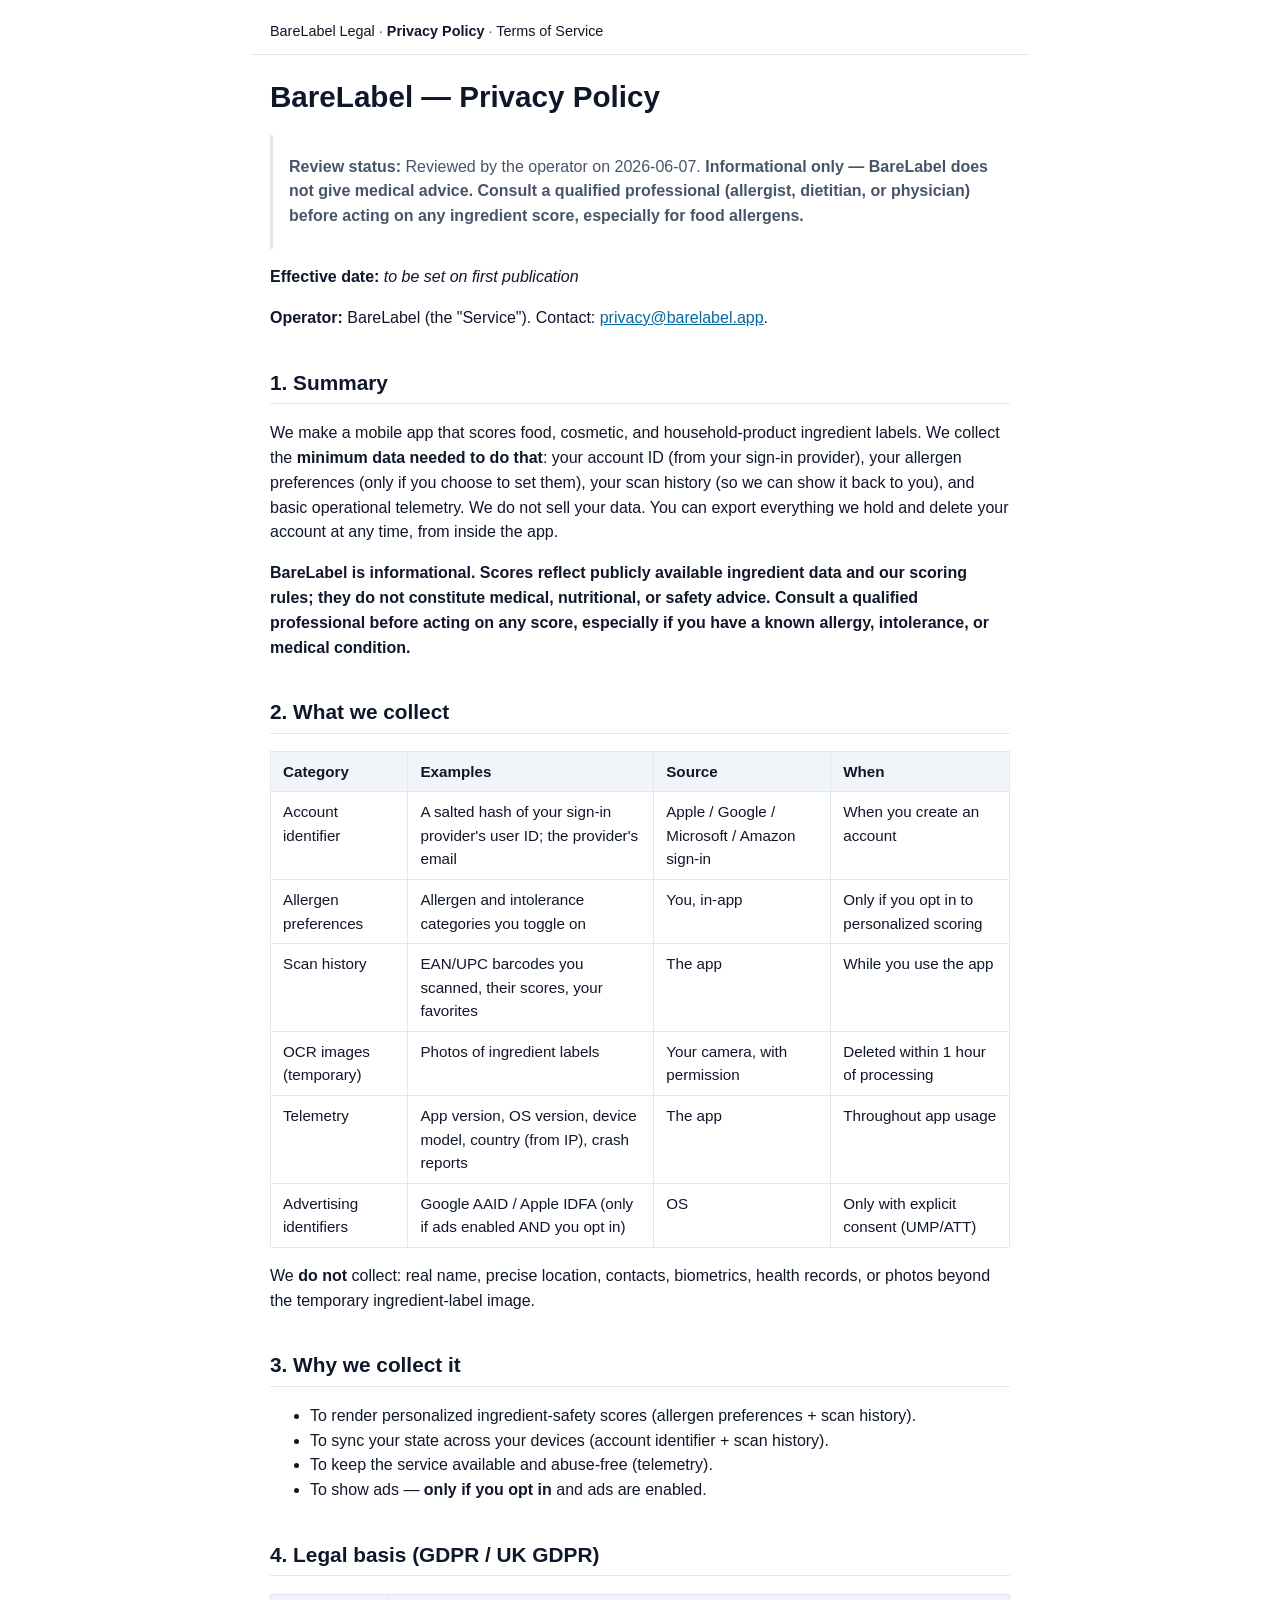
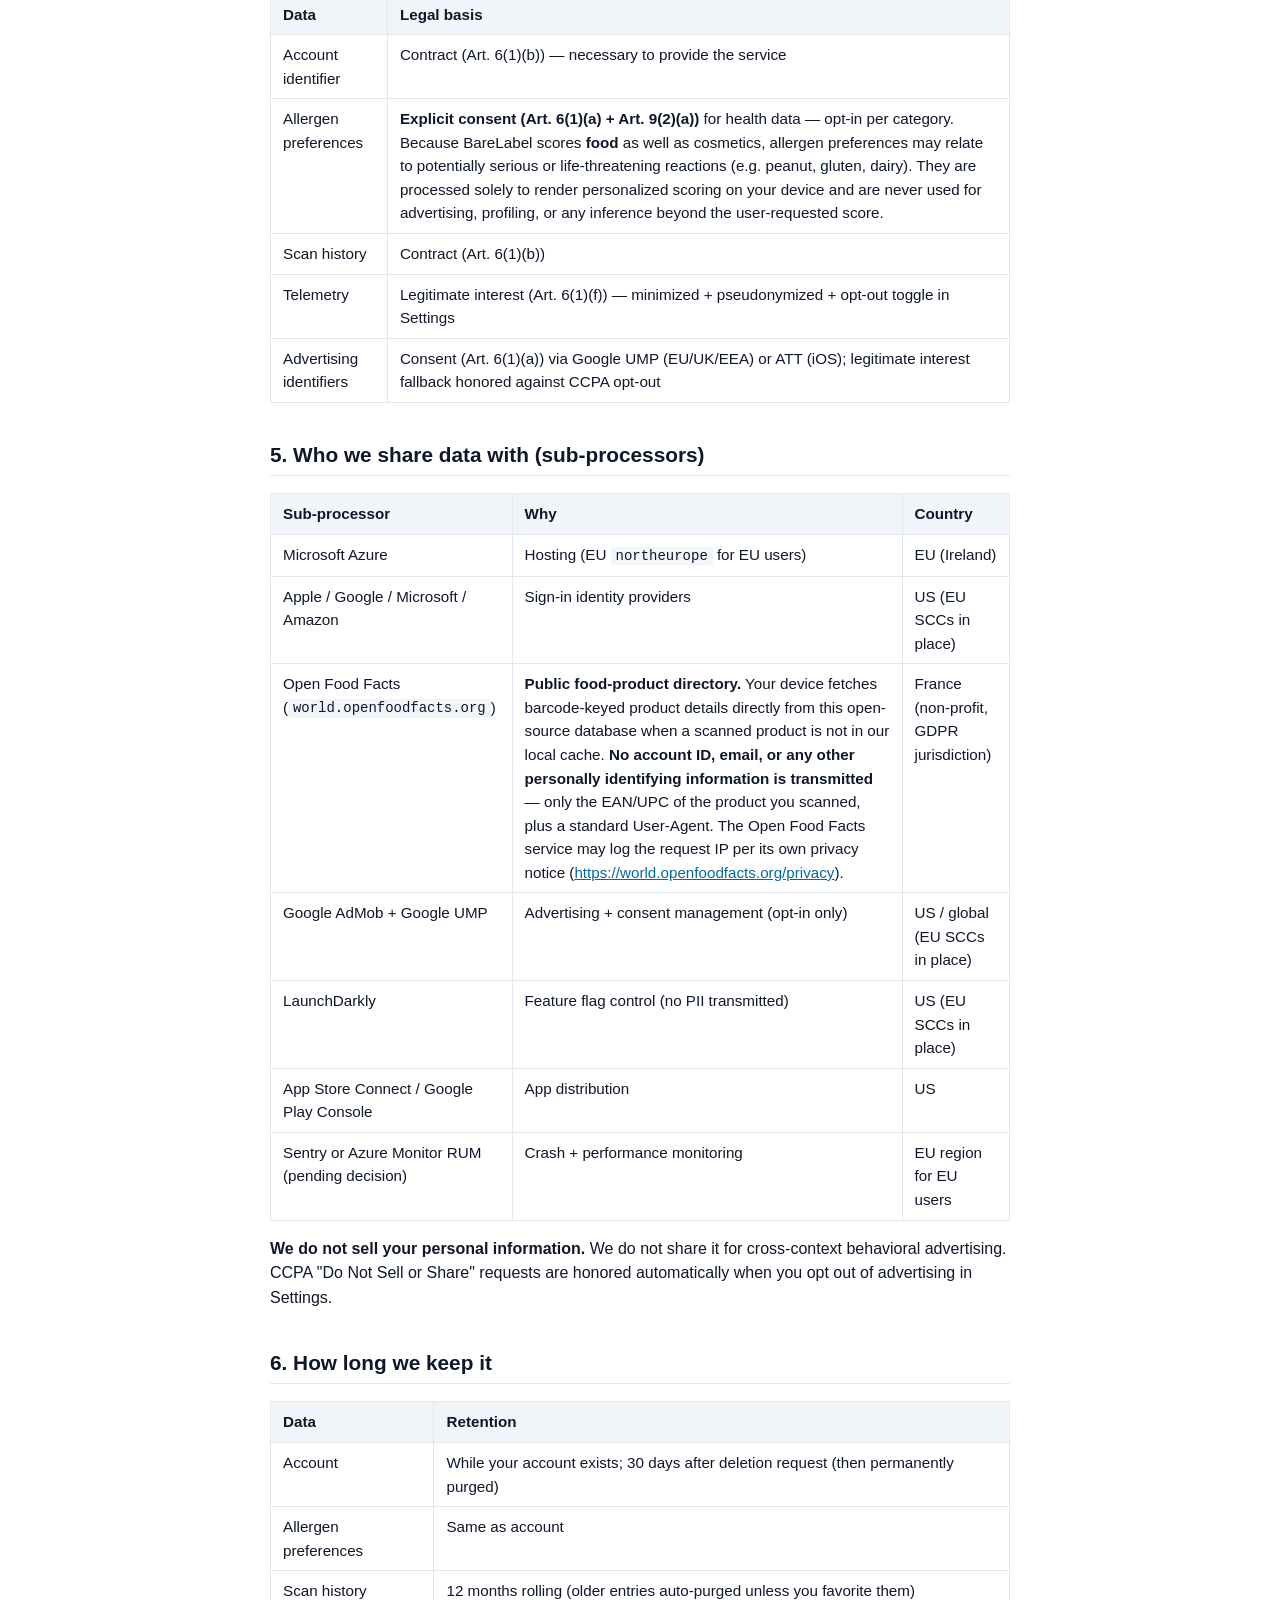
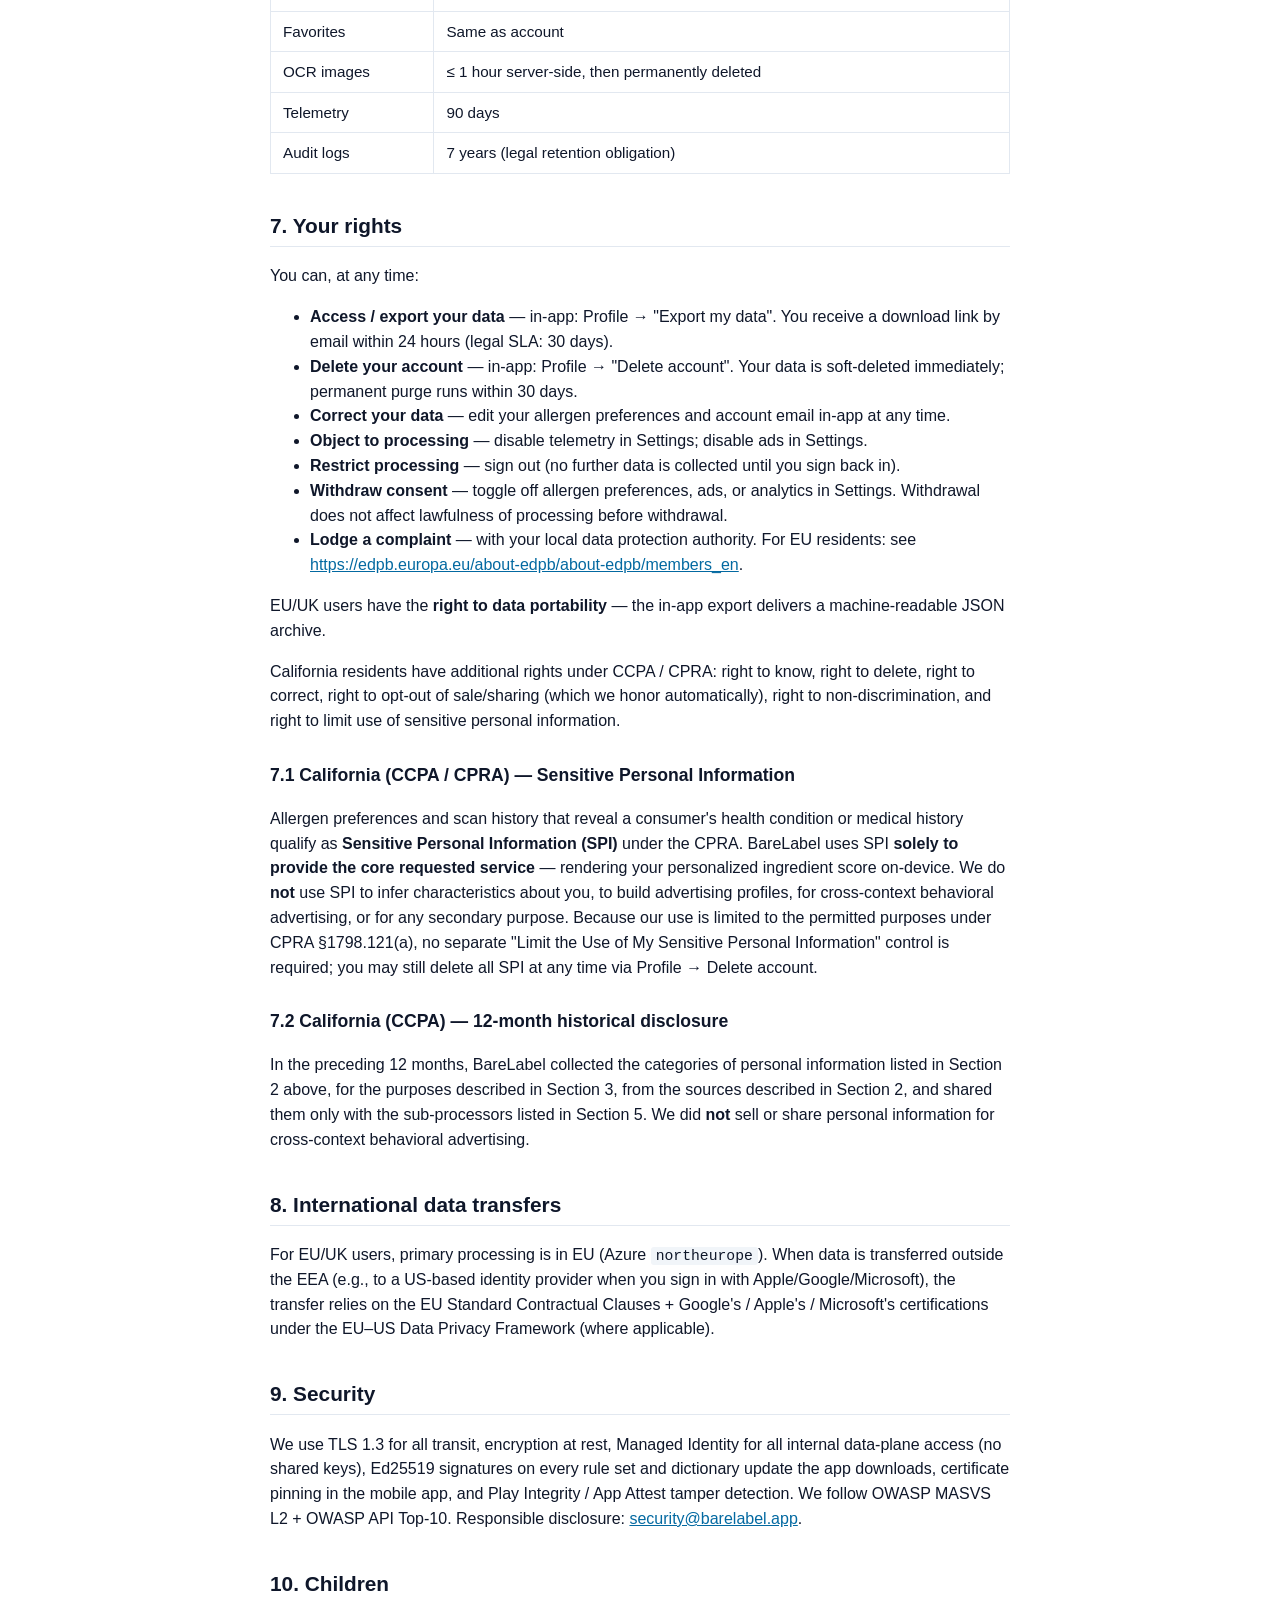
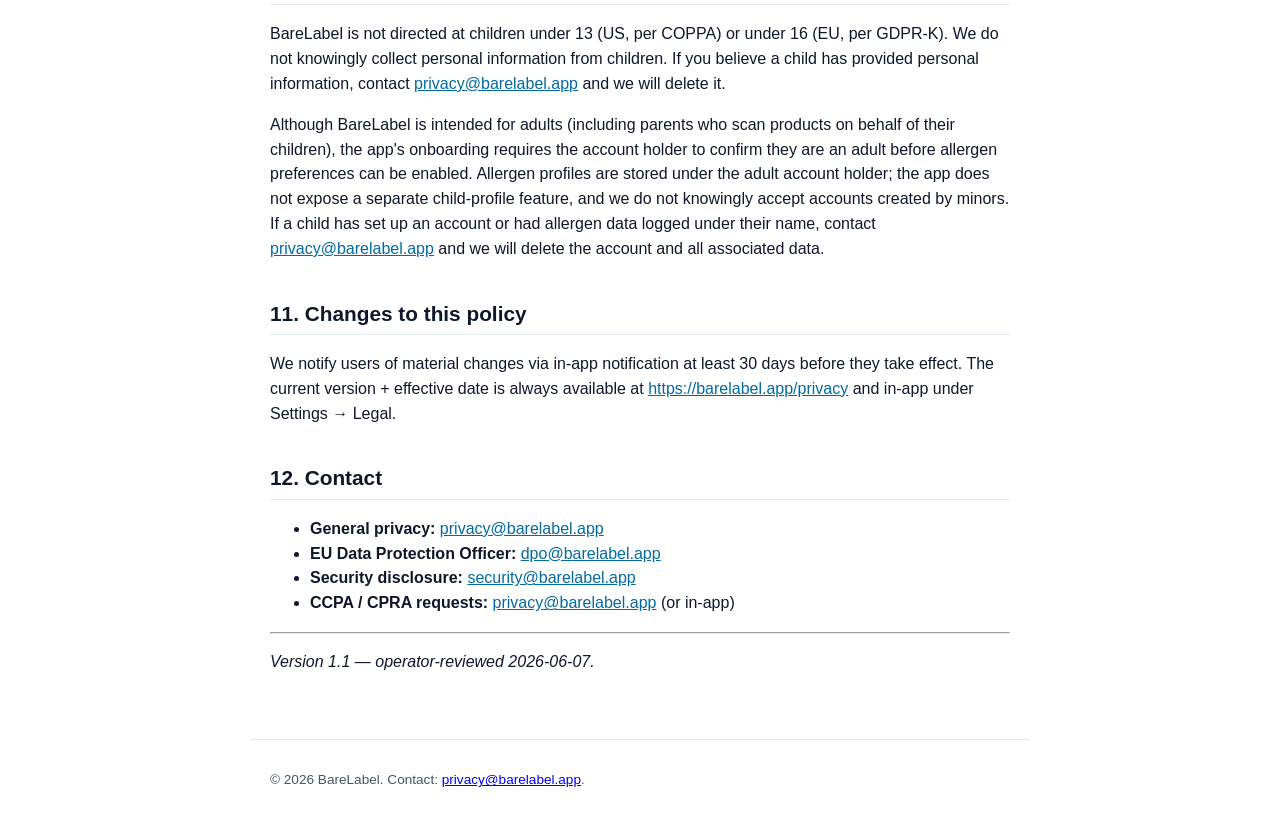
==== privacy/index.html @ 2bbc6844 "publish: b681488b2496fac1d3cb568b47d1955cc5cbde30" ====
<!doctype html>
<html lang="en">
<head>
<meta charset="utf-8">
<meta name="viewport" content="width=device-width, initial-scale=1">
<meta name="robots" content="index, follow">
<title>Privacy Policy — BareLabel</title>
<link rel="stylesheet" href="/style.css">
</head>
<body>
<header><nav><a href="/">BareLabel Legal</a> · <a href="/privacy/" aria-current="page">Privacy Policy</a> · <a href="/terms/">Terms of Service</a></nav></header>
<main><h1>BareLabel — Privacy Policy</h1>
<blockquote>
<p><strong>Review status:</strong> Reviewed by the operator on 2026-06-07. <strong>Informational only — BareLabel does not give medical advice. Consult a qualified professional (allergist, dietitian, or physician) before acting on any ingredient score, especially for food allergens.</strong></p>
</blockquote>
<p><strong>Effective date:</strong> <em>to be set on first publication</em></p>
<p><strong>Operator:</strong> BareLabel (the &quot;Service&quot;). Contact: <a href="mailto:privacy@barelabel.app">privacy@barelabel.app</a>.</p>
<h2>1. Summary</h2>
<p>We make a mobile app that scores food, cosmetic, and household-product ingredient labels. We collect the <strong>minimum data needed to do that</strong>: your account ID (from your sign-in provider), your allergen preferences (only if you choose to set them), your scan history (so we can show it back to you), and basic operational telemetry. We do not sell your data. You can export everything we hold and delete your account at any time, from inside the app.</p>
<p><strong>BareLabel is informational. Scores reflect publicly available ingredient data and our scoring rules; they do not constitute medical, nutritional, or safety advice. Consult a qualified professional before acting on any score, especially if you have a known allergy, intolerance, or medical condition.</strong></p>
<h2>2. What we collect</h2>
<table>
<thead>
<tr>
<th>Category</th>
<th>Examples</th>
<th>Source</th>
<th>When</th>
</tr>
</thead>
<tbody><tr>
<td>Account identifier</td>
<td>A salted hash of your sign-in provider&#39;s user ID; the provider&#39;s email</td>
<td>Apple / Google / Microsoft / Amazon sign-in</td>
<td>When you create an account</td>
</tr>
<tr>
<td>Allergen preferences</td>
<td>Allergen and intolerance categories you toggle on</td>
<td>You, in-app</td>
<td>Only if you opt in to personalized scoring</td>
</tr>
<tr>
<td>Scan history</td>
<td>EAN/UPC barcodes you scanned, their scores, your favorites</td>
<td>The app</td>
<td>While you use the app</td>
</tr>
<tr>
<td>OCR images (temporary)</td>
<td>Photos of ingredient labels</td>
<td>Your camera, with permission</td>
<td>Deleted within 1 hour of processing</td>
</tr>
<tr>
<td>Telemetry</td>
<td>App version, OS version, device model, country (from IP), crash reports</td>
<td>The app</td>
<td>Throughout app usage</td>
</tr>
<tr>
<td>Advertising identifiers</td>
<td>Google AAID / Apple IDFA (only if ads enabled AND you opt in)</td>
<td>OS</td>
<td>Only with explicit consent (UMP/ATT)</td>
</tr>
</tbody></table>
<p>We <strong>do not</strong> collect: real name, precise location, contacts, biometrics, health records, or photos beyond the temporary ingredient-label image.</p>
<h2>3. Why we collect it</h2>
<ul>
<li>To render personalized ingredient-safety scores (allergen preferences + scan history).</li>
<li>To sync your state across your devices (account identifier + scan history).</li>
<li>To keep the service available and abuse-free (telemetry).</li>
<li>To show ads — <strong>only if you opt in</strong> and ads are enabled.</li>
</ul>
<h2>4. Legal basis (GDPR / UK GDPR)</h2>
<table>
<thead>
<tr>
<th>Data</th>
<th>Legal basis</th>
</tr>
</thead>
<tbody><tr>
<td>Account identifier</td>
<td>Contract (Art. 6(1)(b)) — necessary to provide the service</td>
</tr>
<tr>
<td>Allergen preferences</td>
<td><strong>Explicit consent (Art. 6(1)(a) + Art. 9(2)(a))</strong> for health data — opt-in per category. Because BareLabel scores <strong>food</strong> as well as cosmetics, allergen preferences may relate to potentially serious or life-threatening reactions (e.g. peanut, gluten, dairy). They are processed solely to render personalized scoring on your device and are never used for advertising, profiling, or any inference beyond the user-requested score.</td>
</tr>
<tr>
<td>Scan history</td>
<td>Contract (Art. 6(1)(b))</td>
</tr>
<tr>
<td>Telemetry</td>
<td>Legitimate interest (Art. 6(1)(f)) — minimized + pseudonymized + opt-out toggle in Settings</td>
</tr>
<tr>
<td>Advertising identifiers</td>
<td>Consent (Art. 6(1)(a)) via Google UMP (EU/UK/EEA) or ATT (iOS); legitimate interest fallback honored against CCPA opt-out</td>
</tr>
</tbody></table>
<h2>5. Who we share data with (sub-processors)</h2>
<table>
<thead>
<tr>
<th>Sub-processor</th>
<th>Why</th>
<th>Country</th>
</tr>
</thead>
<tbody><tr>
<td>Microsoft Azure</td>
<td>Hosting (EU <code>northeurope</code> for EU users)</td>
<td>EU (Ireland)</td>
</tr>
<tr>
<td>Apple / Google / Microsoft / Amazon</td>
<td>Sign-in identity providers</td>
<td>US (EU SCCs in place)</td>
</tr>
<tr>
<td>Open Food Facts (<code>world.openfoodfacts.org</code>)</td>
<td><strong>Public food-product directory.</strong> Your device fetches barcode-keyed product details directly from this open-source database when a scanned product is not in our local cache. <strong>No account ID, email, or any other personally identifying information is transmitted</strong> — only the EAN/UPC of the product you scanned, plus a standard User-Agent. The Open Food Facts service may log the request IP per its own privacy notice (<a href="https://world.openfoodfacts.org/privacy">https://world.openfoodfacts.org/privacy</a>).</td>
<td>France (non-profit, GDPR jurisdiction)</td>
</tr>
<tr>
<td>Google AdMob + Google UMP</td>
<td>Advertising + consent management (opt-in only)</td>
<td>US / global (EU SCCs in place)</td>
</tr>
<tr>
<td>LaunchDarkly</td>
<td>Feature flag control (no PII transmitted)</td>
<td>US (EU SCCs in place)</td>
</tr>
<tr>
<td>App Store Connect / Google Play Console</td>
<td>App distribution</td>
<td>US</td>
</tr>
<tr>
<td>Sentry or Azure Monitor RUM (pending decision)</td>
<td>Crash + performance monitoring</td>
<td>EU region for EU users</td>
</tr>
</tbody></table>
<p><strong>We do not sell your personal information.</strong> We do not share it for cross-context behavioral advertising. CCPA &quot;Do Not Sell or Share&quot; requests are honored automatically when you opt out of advertising in Settings.</p>
<h2>6. How long we keep it</h2>
<table>
<thead>
<tr>
<th>Data</th>
<th>Retention</th>
</tr>
</thead>
<tbody><tr>
<td>Account</td>
<td>While your account exists; 30 days after deletion request (then permanently purged)</td>
</tr>
<tr>
<td>Allergen preferences</td>
<td>Same as account</td>
</tr>
<tr>
<td>Scan history</td>
<td>12 months rolling (older entries auto-purged unless you favorite them)</td>
</tr>
<tr>
<td>Favorites</td>
<td>Same as account</td>
</tr>
<tr>
<td>OCR images</td>
<td>≤ 1 hour server-side, then permanently deleted</td>
</tr>
<tr>
<td>Telemetry</td>
<td>90 days</td>
</tr>
<tr>
<td>Audit logs</td>
<td>7 years (legal retention obligation)</td>
</tr>
</tbody></table>
<h2>7. Your rights</h2>
<p>You can, at any time:</p>
<ul>
<li><strong>Access / export your data</strong> — in-app: Profile → &quot;Export my data&quot;. You receive a download link by email within 24 hours (legal SLA: 30 days).</li>
<li><strong>Delete your account</strong> — in-app: Profile → &quot;Delete account&quot;. Your data is soft-deleted immediately; permanent purge runs within 30 days.</li>
<li><strong>Correct your data</strong> — edit your allergen preferences and account email in-app at any time.</li>
<li><strong>Object to processing</strong> — disable telemetry in Settings; disable ads in Settings.</li>
<li><strong>Restrict processing</strong> — sign out (no further data is collected until you sign back in).</li>
<li><strong>Withdraw consent</strong> — toggle off allergen preferences, ads, or analytics in Settings. Withdrawal does not affect lawfulness of processing before withdrawal.</li>
<li><strong>Lodge a complaint</strong> — with your local data protection authority. For EU residents: see <a href="https://edpb.europa.eu/about-edpb/about-edpb/members_en">https://edpb.europa.eu/about-edpb/about-edpb/members_en</a>.</li>
</ul>
<p>EU/UK users have the <strong>right to data portability</strong> — the in-app export delivers a machine-readable JSON archive.</p>
<p>California residents have additional rights under CCPA / CPRA: right to know, right to delete, right to correct, right to opt-out of sale/sharing (which we honor automatically), right to non-discrimination, and right to limit use of sensitive personal information.</p>
<h3>7.1 California (CCPA / CPRA) — Sensitive Personal Information</h3>
<p>Allergen preferences and scan history that reveal a consumer&#39;s health condition or medical history qualify as <strong>Sensitive Personal Information (SPI)</strong> under the CPRA. BareLabel uses SPI <strong>solely to provide the core requested service</strong> — rendering your personalized ingredient score on-device. We do <strong>not</strong> use SPI to infer characteristics about you, to build advertising profiles, for cross-context behavioral advertising, or for any secondary purpose. Because our use is limited to the permitted purposes under CPRA §1798.121(a), no separate &quot;Limit the Use of My Sensitive Personal Information&quot; control is required; you may still delete all SPI at any time via Profile → Delete account.</p>
<h3>7.2 California (CCPA) — 12-month historical disclosure</h3>
<p>In the preceding 12 months, BareLabel collected the categories of personal information listed in Section 2 above, for the purposes described in Section 3, from the sources described in Section 2, and shared them only with the sub-processors listed in Section 5. We did <strong>not</strong> sell or share personal information for cross-context behavioral advertising.</p>
<h2>8. International data transfers</h2>
<p>For EU/UK users, primary processing is in EU (Azure <code>northeurope</code>). When data is transferred outside the EEA (e.g., to a US-based identity provider when you sign in with Apple/Google/Microsoft), the transfer relies on the EU Standard Contractual Clauses + Google&#39;s / Apple&#39;s / Microsoft&#39;s certifications under the EU–US Data Privacy Framework (where applicable).</p>
<h2>9. Security</h2>
<p>We use TLS 1.3 for all transit, encryption at rest, Managed Identity for all internal data-plane access (no shared keys), Ed25519 signatures on every rule set and dictionary update the app downloads, certificate pinning in the mobile app, and Play Integrity / App Attest tamper detection. We follow OWASP MASVS L2 + OWASP API Top-10. Responsible disclosure: <a href="mailto:security@barelabel.app">security@barelabel.app</a>.</p>
<h2>10. Children</h2>
<p>BareLabel is not directed at children under 13 (US, per COPPA) or under 16 (EU, per GDPR-K). We do not knowingly collect personal information from children. If you believe a child has provided personal information, contact <a href="mailto:privacy@barelabel.app">privacy@barelabel.app</a> and we will delete it.</p>
<p>Although BareLabel is intended for adults (including parents who scan products on behalf of their children), the app&#39;s onboarding requires the account holder to confirm they are an adult before allergen preferences can be enabled. Allergen profiles are stored under the adult account holder; the app does not expose a separate child-profile feature, and we do not knowingly accept accounts created by minors. If a child has set up an account or had allergen data logged under their name, contact <a href="mailto:privacy@barelabel.app">privacy@barelabel.app</a> and we will delete the account and all associated data.</p>
<h2>11. Changes to this policy</h2>
<p>We notify users of material changes via in-app notification at least 30 days before they take effect. The current version + effective date is always available at <a href="https://barelabel.app/privacy">https://barelabel.app/privacy</a> and in-app under Settings → Legal.</p>
<h2>12. Contact</h2>
<ul>
<li><strong>General privacy:</strong> <a href="mailto:privacy@barelabel.app">privacy@barelabel.app</a></li>
<li><strong>EU Data Protection Officer:</strong> <a href="mailto:dpo@barelabel.app">dpo@barelabel.app</a></li>
<li><strong>Security disclosure:</strong> <a href="mailto:security@barelabel.app">security@barelabel.app</a></li>
<li><strong>CCPA / CPRA requests:</strong> <a href="mailto:privacy@barelabel.app">privacy@barelabel.app</a> (or in-app)</li>
</ul>
<hr>
<p><em>Version 1.1 — operator-reviewed 2026-06-07.</em></p>
</main>
<footer><p>© 2026 BareLabel. Contact: <a href="mailto:privacy@barelabel.app">privacy@barelabel.app</a>.</p></footer>
</body>
</html>
---- style.css ----
/* BareLabel legal — minimal stylesheet for the public GH Pages site. */
:root {
  --fg: #0f172a;
  --muted: #475569;
  --bg: #ffffff;
  --bg-alt: #f1f5f9;
  --link: #0369a1;
  --border: #e2e8f0;
  --max: 740px;
  font-family:
    -apple-system, BlinkMacSystemFont, 'Segoe UI', Roboto, 'Helvetica Neue', Arial, sans-serif;
}
html {
  background: var(--bg);
  color: var(--fg);
  line-height: 1.55;
}
body {
  margin: 0;
  padding: 0;
  -webkit-text-size-adjust: 100%;
}
header,
main,
footer {
  max-width: var(--max);
  margin: 0 auto;
  padding: 0 1.25rem;
}
header {
  padding-top: 1.25rem;
  padding-bottom: 0.75rem;
  border-bottom: 1px solid var(--border);
}
header nav {
  font-size: 0.9rem;
  color: var(--muted);
}
header nav a {
  color: var(--fg);
  text-decoration: none;
}
header nav a[aria-current='page'] {
  font-weight: 600;
}
header nav a:hover {
  text-decoration: underline;
}
main {
  padding-top: 1.5rem;
  padding-bottom: 3rem;
}
main h1 {
  font-size: 1.85rem;
  line-height: 1.2;
  margin-top: 0;
}
main h2 {
  font-size: 1.3rem;
  margin-top: 2.25rem;
  border-bottom: 1px solid var(--border);
  padding-bottom: 0.25rem;
}
main h3 {
  font-size: 1.1rem;
  margin-top: 1.75rem;
}
main p,
main li {
  font-size: 1rem;
}
main a {
  color: var(--link);
}
main table {
  border-collapse: collapse;
  width: 100%;
  margin: 1rem 0;
  font-size: 0.95rem;
}
main th,
main td {
  border: 1px solid var(--border);
  padding: 0.5rem 0.75rem;
  text-align: left;
  vertical-align: top;
}
main th {
  background: var(--bg-alt);
}
main code {
  font-family: ui-monospace, SFMono-Regular, Menlo, Consolas, monospace;
  font-size: 0.92em;
  background: var(--bg-alt);
  padding: 0.1em 0.35em;
  border-radius: 3px;
}
main blockquote {
  border-left: 3px solid var(--border);
  margin: 1rem 0;
  padding: 0.25rem 1rem;
  color: var(--muted);
}
footer {
  border-top: 1px solid var(--border);
  padding: 1rem 1.25rem 2rem;
  font-size: 0.85rem;
  color: var(--muted);
}
@media print {
  header,
  footer {
    display: none;
  }
  main {
    max-width: none;
    padding: 0;
  }
}
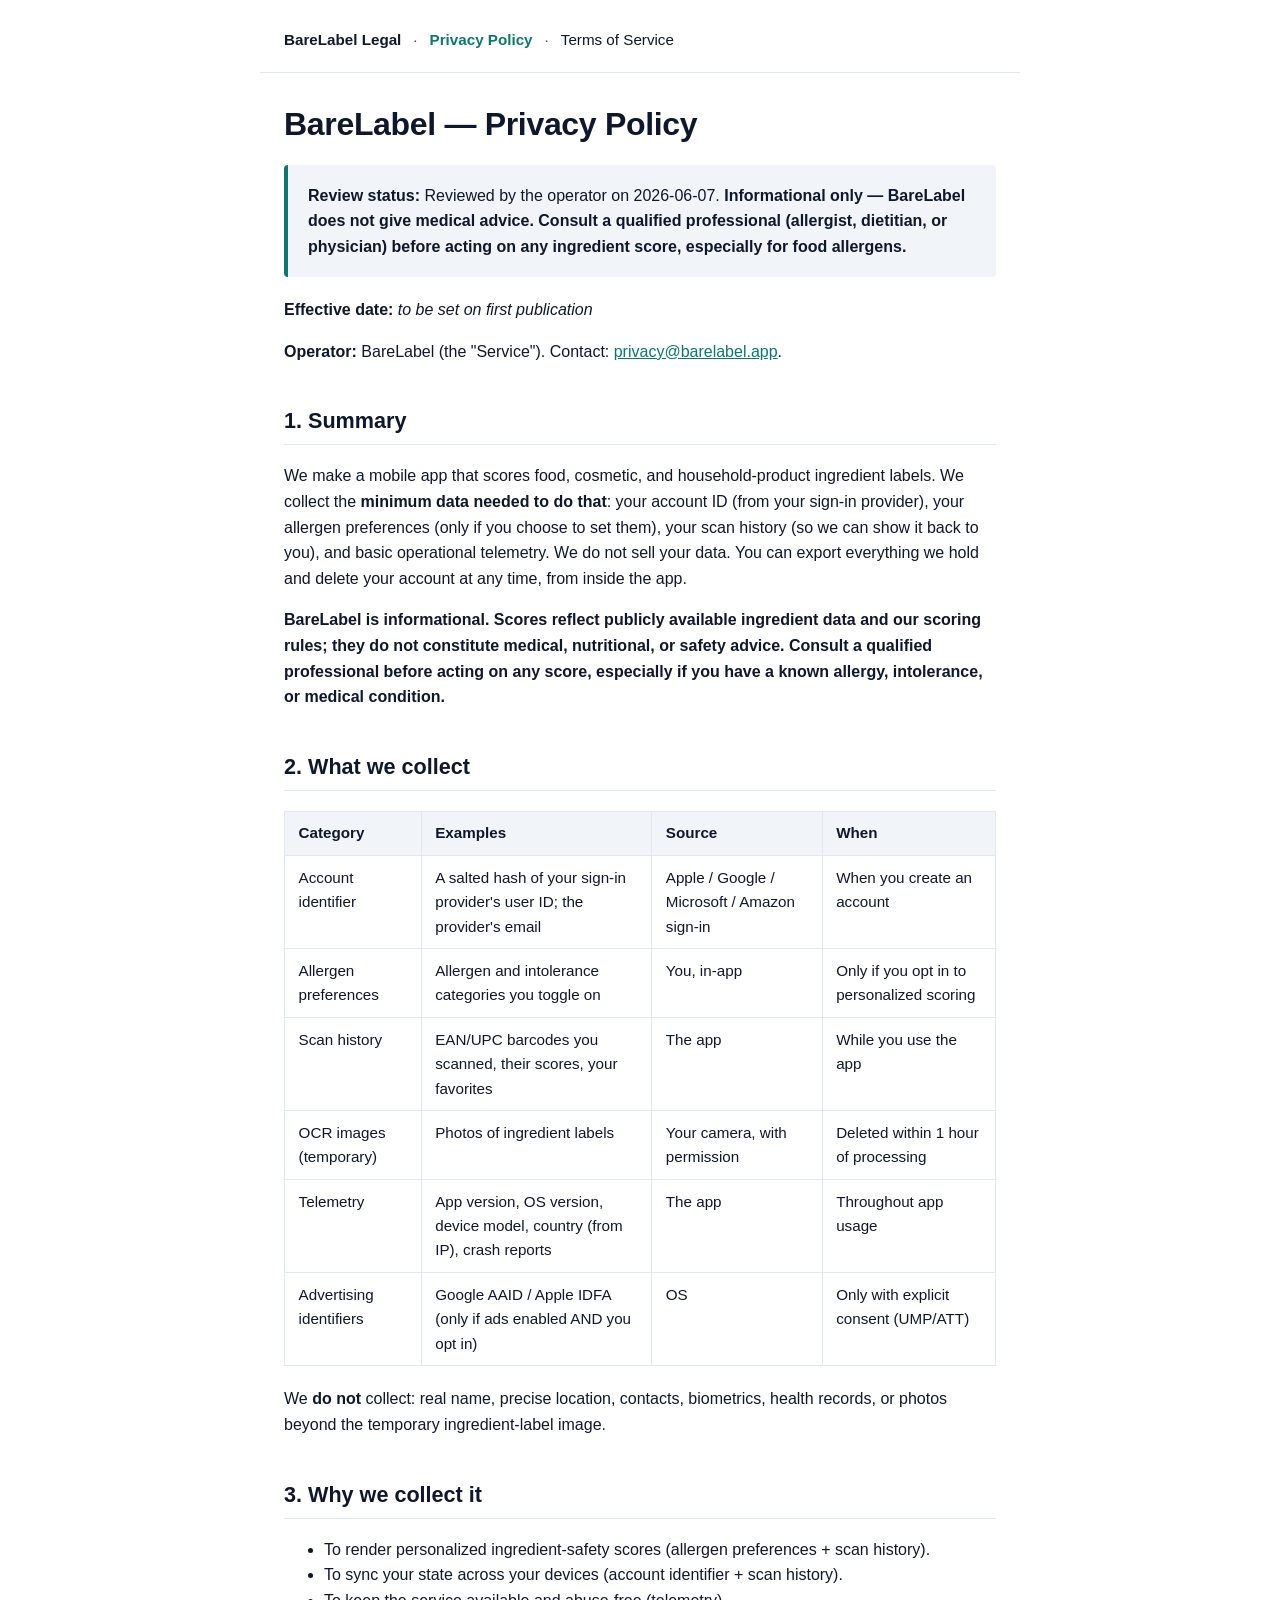
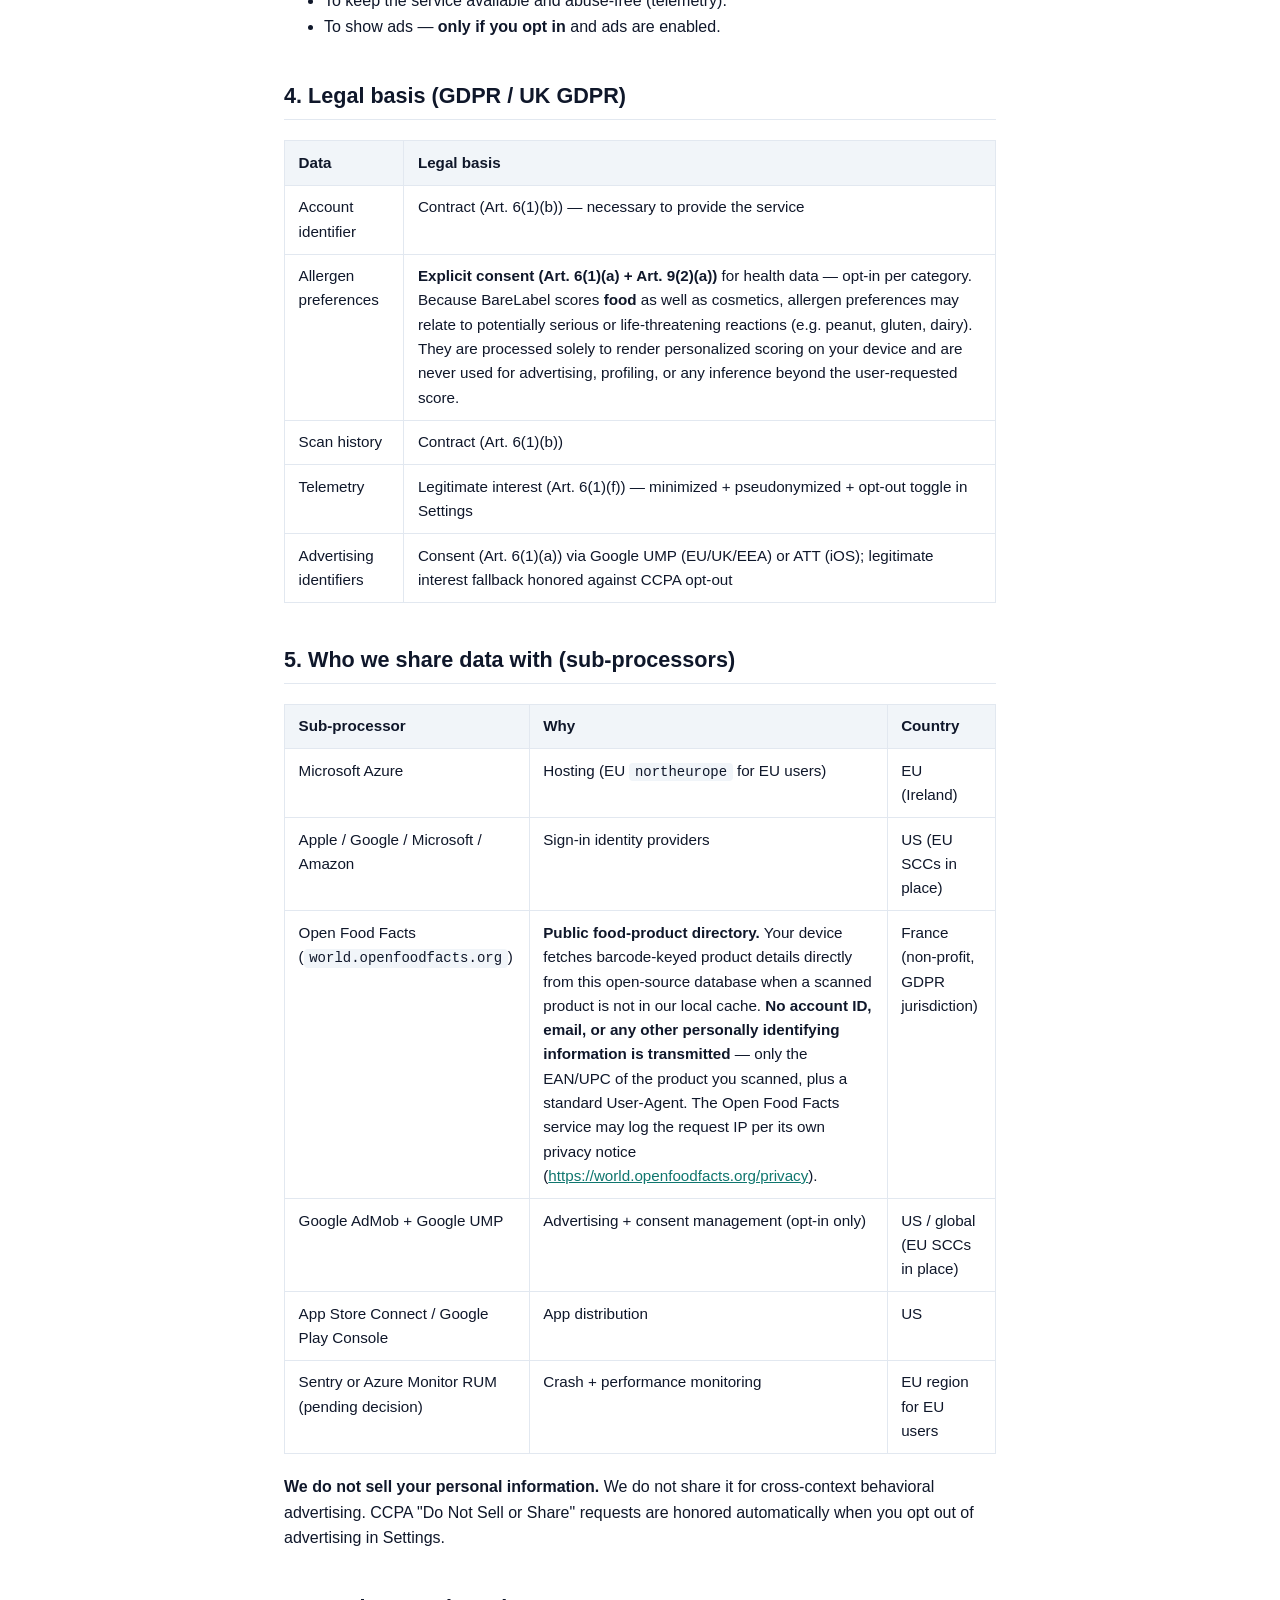
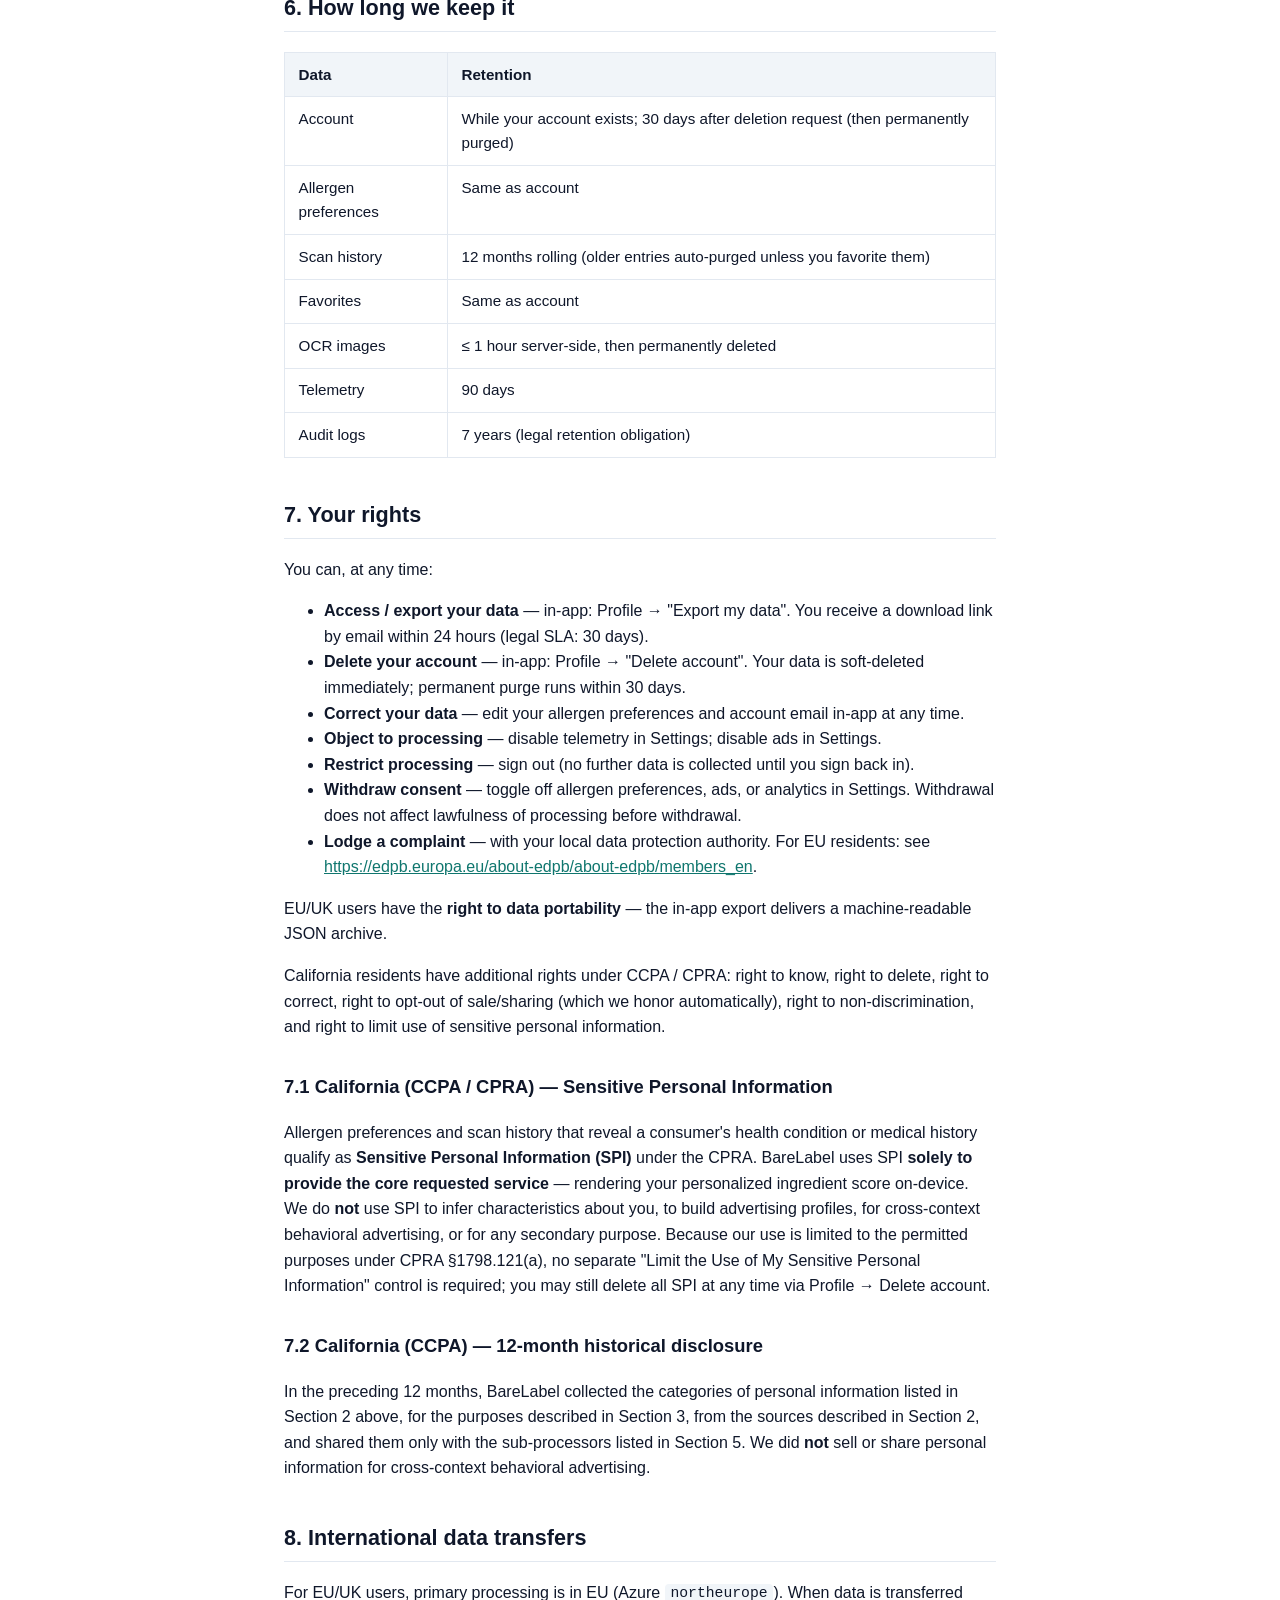
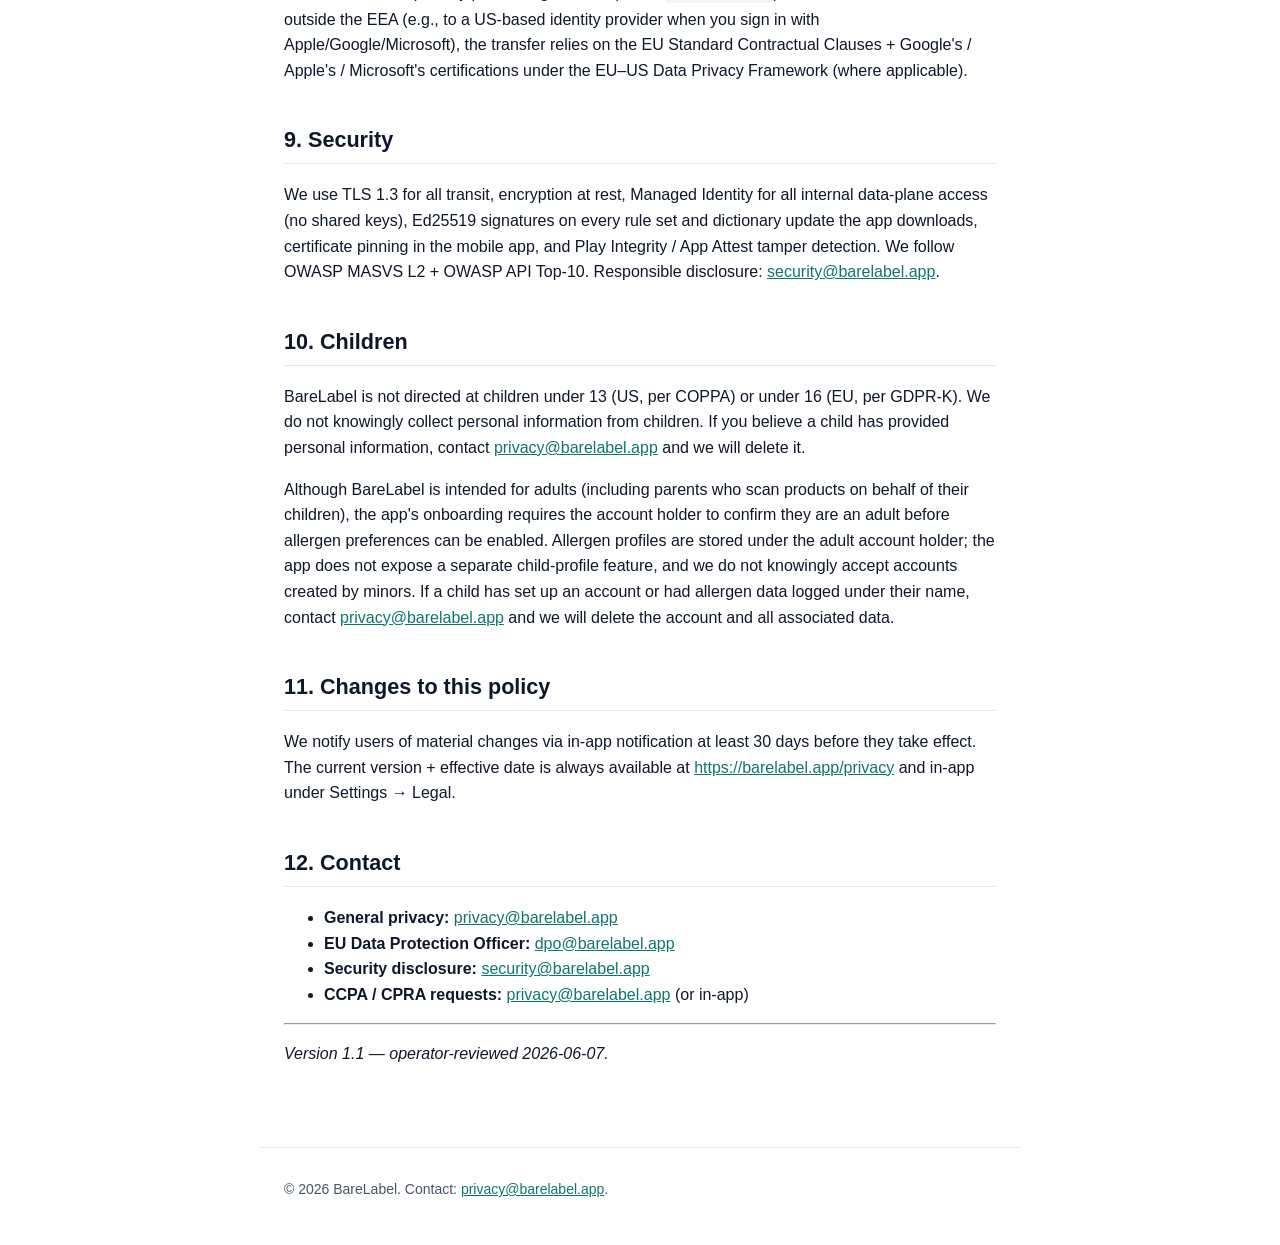
==== commit ce87c52b: "publish: a75f0e91123d54efbbb96a864b8f93ff1a5e8f08" ====
--- a/privacy/index.html
+++ b/privacy/index.html
@@ -130,11 +130,6 @@
 <td>Google AdMob + Google UMP</td>
 <td>Advertising + consent management (opt-in only)</td>
 <td>US / global (EU SCCs in place)</td>
-</tr>
-<tr>
-<td>LaunchDarkly</td>
-<td>Feature flag control (no PII transmitted)</td>
-<td>US (EU SCCs in place)</td>
 </tr>
 <tr>
 <td>App Store Connect / Google Play Console</td>
--- a/style.css
+++ b/style.css
@@ -1,19 +1,37 @@
-/* BareLabel legal — minimal stylesheet for the public GH Pages site. */
+/* BareLabel legal — stylesheet for the public GH Pages site. */
 :root {
   --fg: #0f172a;
   --muted: #475569;
   --bg: #ffffff;
   --bg-alt: #f1f5f9;
-  --link: #0369a1;
+  --bg-card: #f8fafc;
+  --link: #0f766e;
+  --link-hover: #115e59;
   --border: #e2e8f0;
-  --max: 740px;
+  --accent-band: linear-gradient(135deg, #0f766e 0%, #14b8a6 100%);
+  --max: 760px;
   font-family:
     -apple-system, BlinkMacSystemFont, 'Segoe UI', Roboto, 'Helvetica Neue', Arial, sans-serif;
 }
+@media (prefers-color-scheme: dark) {
+  :root {
+    --fg: #f1f5f9;
+    --muted: #94a3b8;
+    --bg: #0f172a;
+    --bg-alt: #1e293b;
+    --bg-card: #1e293b;
+    --link: #5eead4;
+    --link-hover: #99f6e4;
+    --border: #334155;
+  }
+}
+* {
+  box-sizing: border-box;
+}
 html {
   background: var(--bg);
   color: var(--fg);
-  line-height: 1.55;
+  line-height: 1.6;
 }
 body {
   margin: 0;
@@ -25,45 +43,144 @@
 footer {
   max-width: var(--max);
   margin: 0 auto;
-  padding: 0 1.25rem;
+  padding: 0 1.5rem;
 }
 header {
-  padding-top: 1.25rem;
-  padding-bottom: 0.75rem;
+  padding-top: 1.5rem;
+  padding-bottom: 1rem;
   border-bottom: 1px solid var(--border);
 }
 header nav {
-  font-size: 0.9rem;
+  display: flex;
+  flex-wrap: wrap;
+  gap: 0.25rem 0.75rem;
+  align-items: center;
+  font-size: 0.95rem;
   color: var(--muted);
 }
 header nav a {
   color: var(--fg);
   text-decoration: none;
+  padding: 0.25rem 0;
+}
+header nav a:first-child {
+  font-weight: 700;
 }
 header nav a[aria-current='page'] {
+  color: var(--link);
   font-weight: 600;
 }
 header nav a:hover {
+  color: var(--link);
+}
+main {
+  padding-top: 2rem;
+  padding-bottom: 4rem;
+}
+
+/* ---------- Landing hero + cards ---------- */
+.hero {
+  background: var(--accent-band);
+  color: #ffffff;
+  border-radius: 16px;
+  padding: 2.5rem 1.75rem;
+  margin-bottom: 2rem;
+}
+.hero h1 {
+  margin: 0 0 0.5rem;
+  font-size: 2.25rem;
+  line-height: 1.15;
+  letter-spacing: -0.01em;
+}
+.hero-sub {
+  font-weight: 400;
+  opacity: 0.85;
+}
+.hero .lede {
+  font-size: 1.1rem;
+  line-height: 1.55;
+  margin: 0.75rem 0 1rem;
+}
+.hero .updated {
+  font-size: 0.875rem;
+  opacity: 0.85;
+  margin: 0;
+}
+.hero .updated time {
+  font-variant-numeric: tabular-nums;
+}
+.hero a {
+  color: #ffffff;
   text-decoration: underline;
 }
-main {
-  padding-top: 1.5rem;
-  padding-bottom: 3rem;
-}
+
+.card-grid {
+  display: grid;
+  grid-template-columns: repeat(auto-fit, minmax(240px, 1fr));
+  gap: 1rem;
+  margin-bottom: 2.5rem;
+}
+.card {
+  display: block;
+  padding: 1.25rem 1.5rem;
+  background: var(--bg-card);
+  border: 1px solid var(--border);
+  border-radius: 12px;
+  color: var(--fg);
+  text-decoration: none;
+  transition:
+    border-color 0.15s ease,
+    transform 0.15s ease;
+}
+.card:hover {
+  border-color: var(--link);
+  transform: translateY(-1px);
+}
+.card h2 {
+  margin: 0 0 0.25rem;
+  font-size: 1.15rem;
+  color: var(--link);
+  border: none;
+  padding: 0;
+}
+.card p {
+  margin: 0;
+  font-size: 0.95rem;
+  color: var(--muted);
+}
+
+.contact {
+  background: var(--bg-alt);
+  border-radius: 12px;
+  padding: 1.25rem 1.5rem;
+}
+.contact h2 {
+  margin: 0 0 0.5rem;
+  font-size: 1.1rem;
+  border: none;
+  padding: 0;
+}
+.contact p {
+  margin: 0.25rem 0;
+  font-size: 0.95rem;
+}
+
+/* ---------- Document body ---------- */
 main h1 {
-  font-size: 1.85rem;
+  font-size: 2rem;
   line-height: 1.2;
   margin-top: 0;
+  letter-spacing: -0.01em;
 }
 main h2 {
-  font-size: 1.3rem;
-  margin-top: 2.25rem;
+  font-size: 1.35rem;
+  margin-top: 2.5rem;
   border-bottom: 1px solid var(--border);
-  padding-bottom: 0.25rem;
+  padding-bottom: 0.35rem;
 }
 main h3 {
-  font-size: 1.1rem;
-  margin-top: 1.75rem;
+  font-size: 1.15rem;
+  margin-top: 2rem;
 }
 main p,
 main li {
@@ -72,41 +189,57 @@
 main a {
   color: var(--link);
 }
+main a:hover {
+  color: var(--link-hover);
+}
 main table {
   border-collapse: collapse;
   width: 100%;
-  margin: 1rem 0;
-  font-size: 0.95rem;
+  margin: 1.25rem 0;
+  font-size: 0.95rem;
+  display: block;
+  overflow-x: auto;
 }
 main th,
 main td {
   border: 1px solid var(--border);
-  padding: 0.5rem 0.75rem;
+  padding: 0.6rem 0.85rem;
   text-align: left;
   vertical-align: top;
 }
 main th {
   background: var(--bg-alt);
+  font-weight: 600;
 }
 main code {
   font-family: ui-monospace, SFMono-Regular, Menlo, Consolas, monospace;
   font-size: 0.92em;
   background: var(--bg-alt);
-  padding: 0.1em 0.35em;
-  border-radius: 3px;
+  padding: 0.1em 0.4em;
+  border-radius: 4px;
 }
 main blockquote {
-  border-left: 3px solid var(--border);
-  margin: 1rem 0;
-  padding: 0.25rem 1rem;
-  color: var(--muted);
-}
+  border-left: 4px solid var(--link);
+  background: var(--bg-alt);
+  margin: 1.25rem 0;
+  padding: 0.75rem 1.25rem;
+  color: var(--fg);
+  border-radius: 4px;
+}
+main blockquote p {
+  margin: 0.35rem 0;
+}
+
 footer {
   border-top: 1px solid var(--border);
-  padding: 1rem 1.25rem 2rem;
-  font-size: 0.85rem;
+  padding: 1rem 1.5rem 2rem;
+  font-size: 0.875rem;
   color: var(--muted);
 }
+footer a {
+  color: var(--link);
+}
+
 @media print {
   header,
   footer {
@@ -116,4 +249,13 @@
     max-width: none;
     padding: 0;
   }
-}
+  .hero {
+    background: none;
+    color: var(--fg);
+    border: 1px solid var(--border);
+  }
+  .hero a,
+  .contact a {
+    color: var(--fg);
+  }
+}
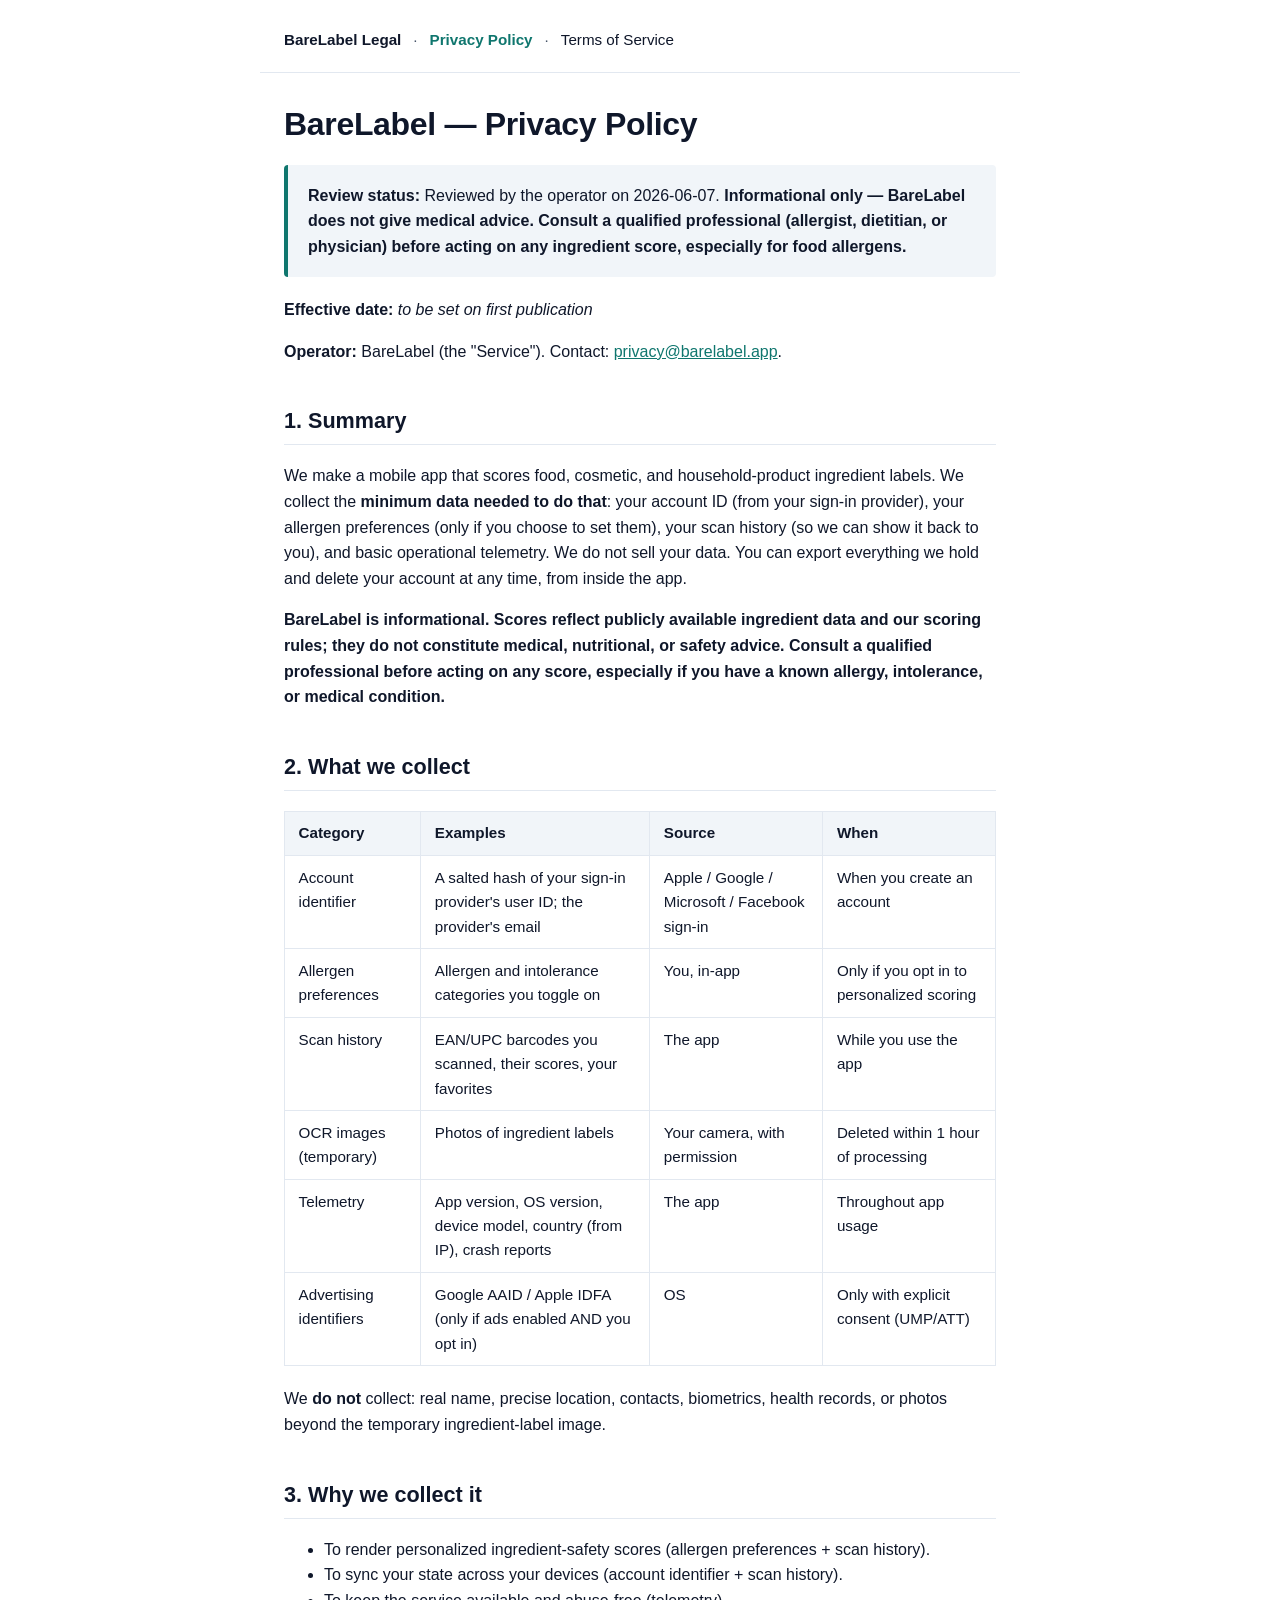
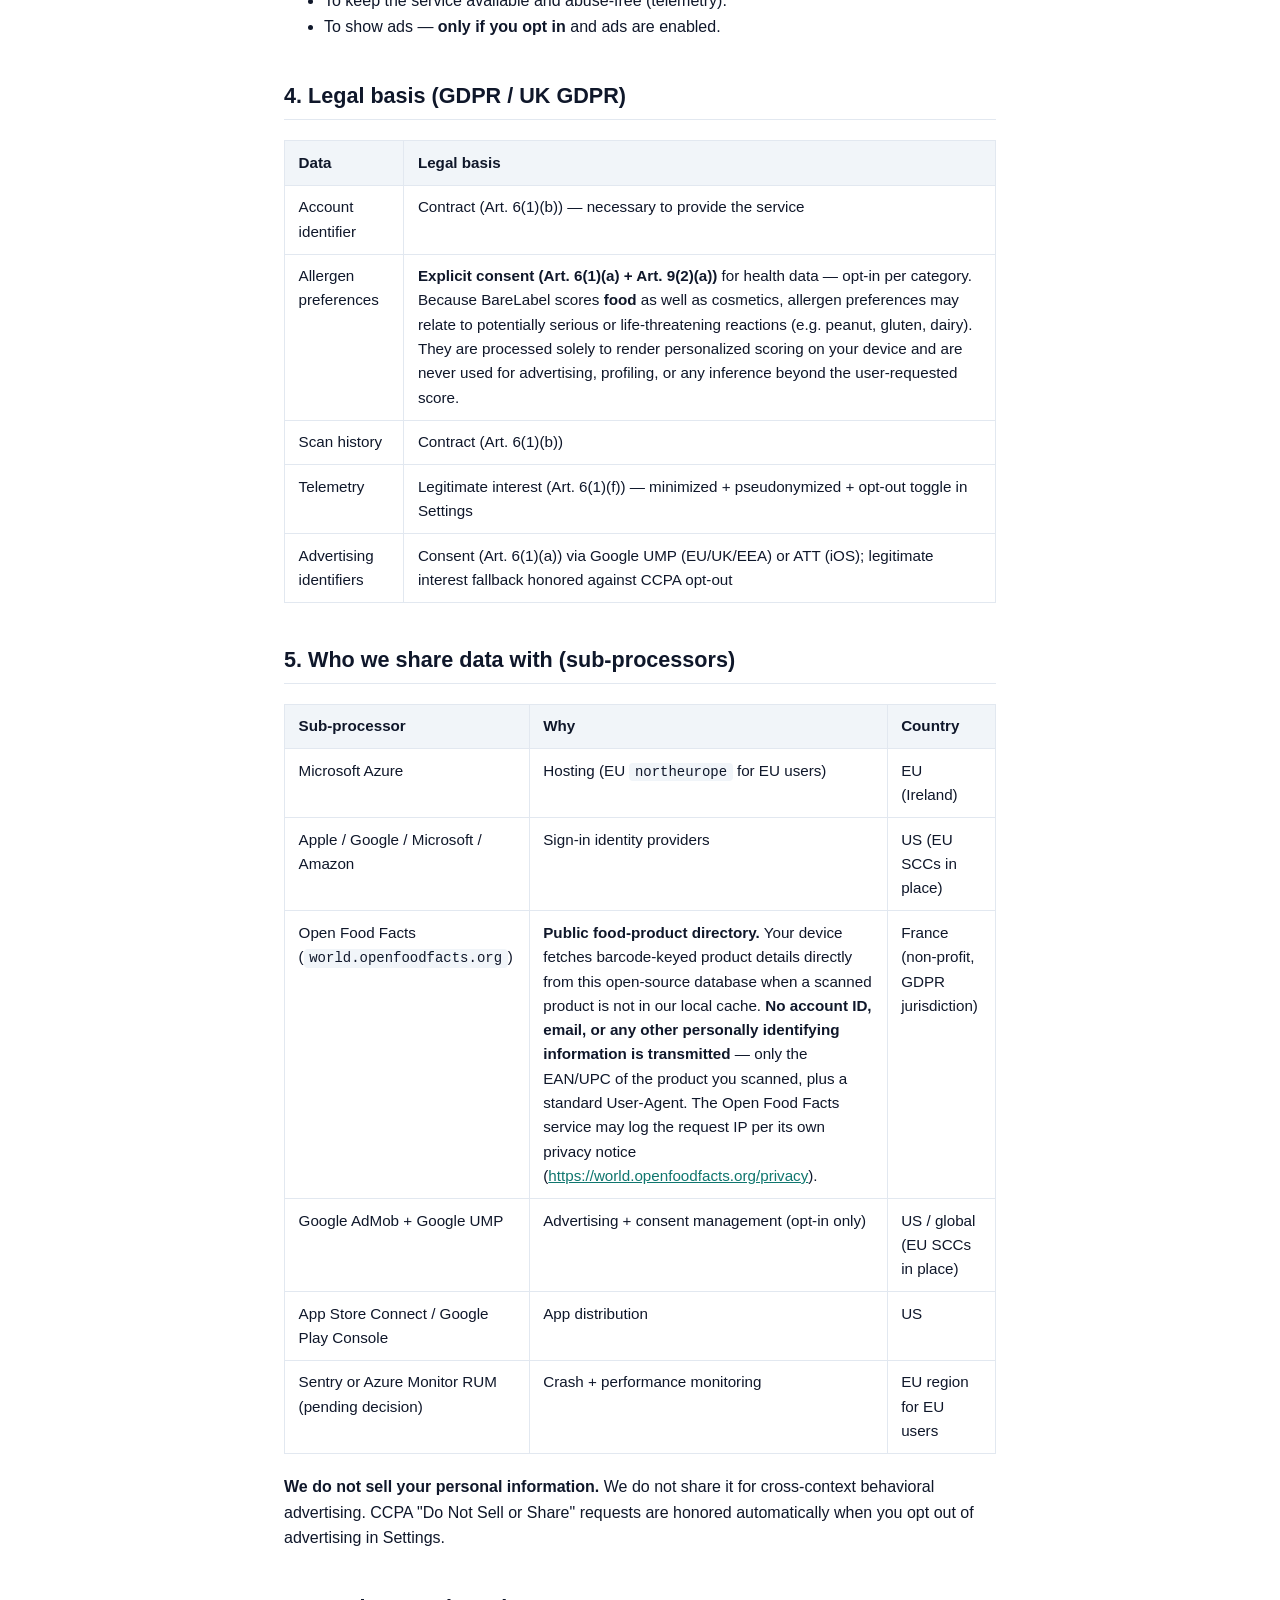
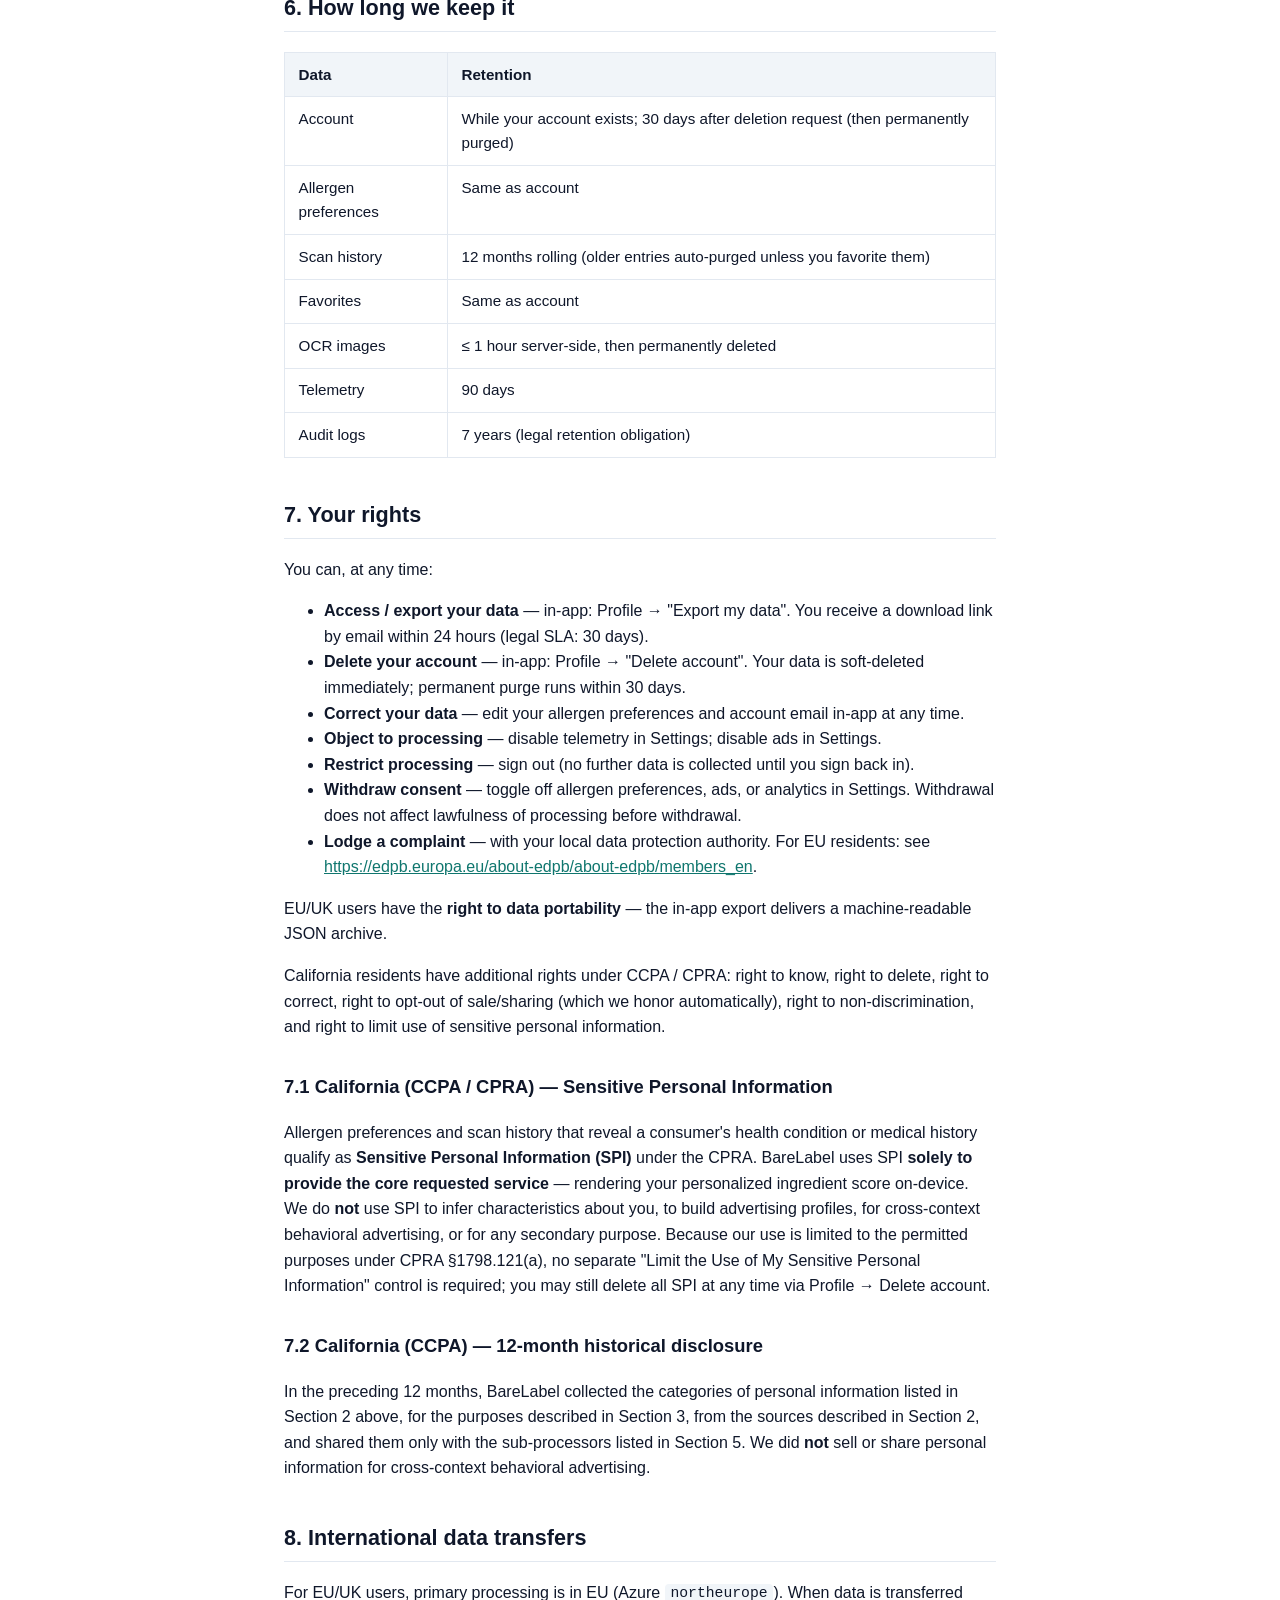
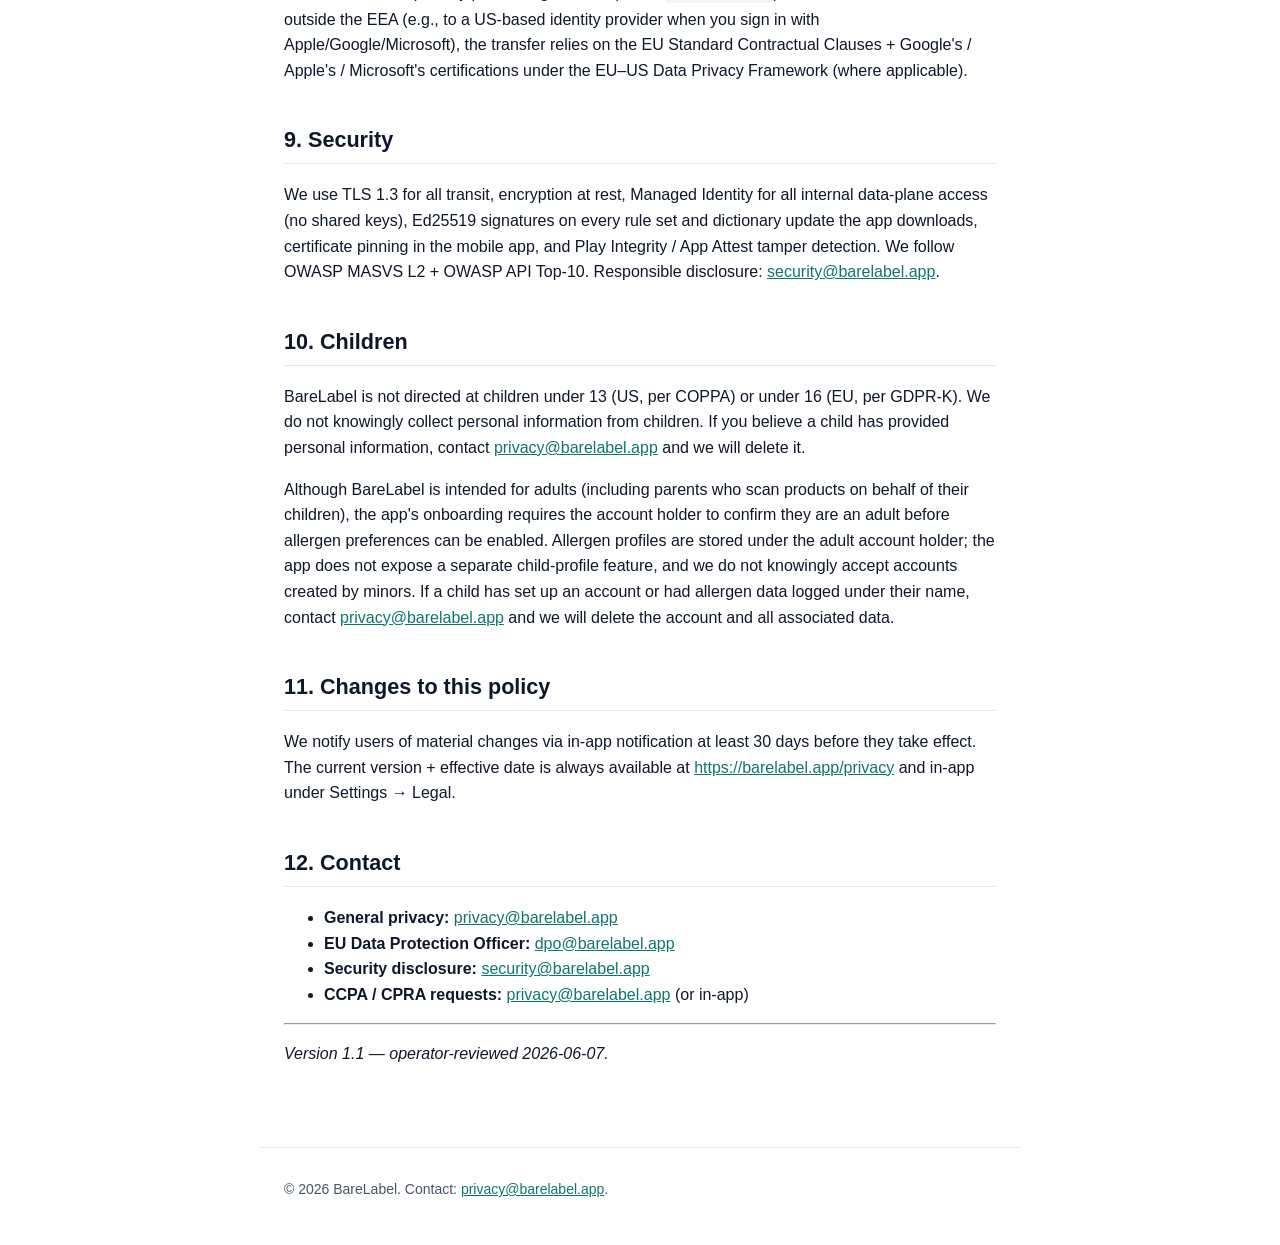
==== commit a7ec9232: "publish: 176bd70a78bcc88f8826a7c2324e0fdcc63c74e8" ====
--- a/privacy/index.html
+++ b/privacy/index.html
@@ -31,7 +31,7 @@
 <tbody><tr>
 <td>Account identifier</td>
 <td>A salted hash of your sign-in provider&#39;s user ID; the provider&#39;s email</td>
-<td>Apple / Google / Microsoft / Amazon sign-in</td>
+<td>Apple / Google / Microsoft / Facebook sign-in</td>
 <td>When you create an account</td>
 </tr>
 <tr>
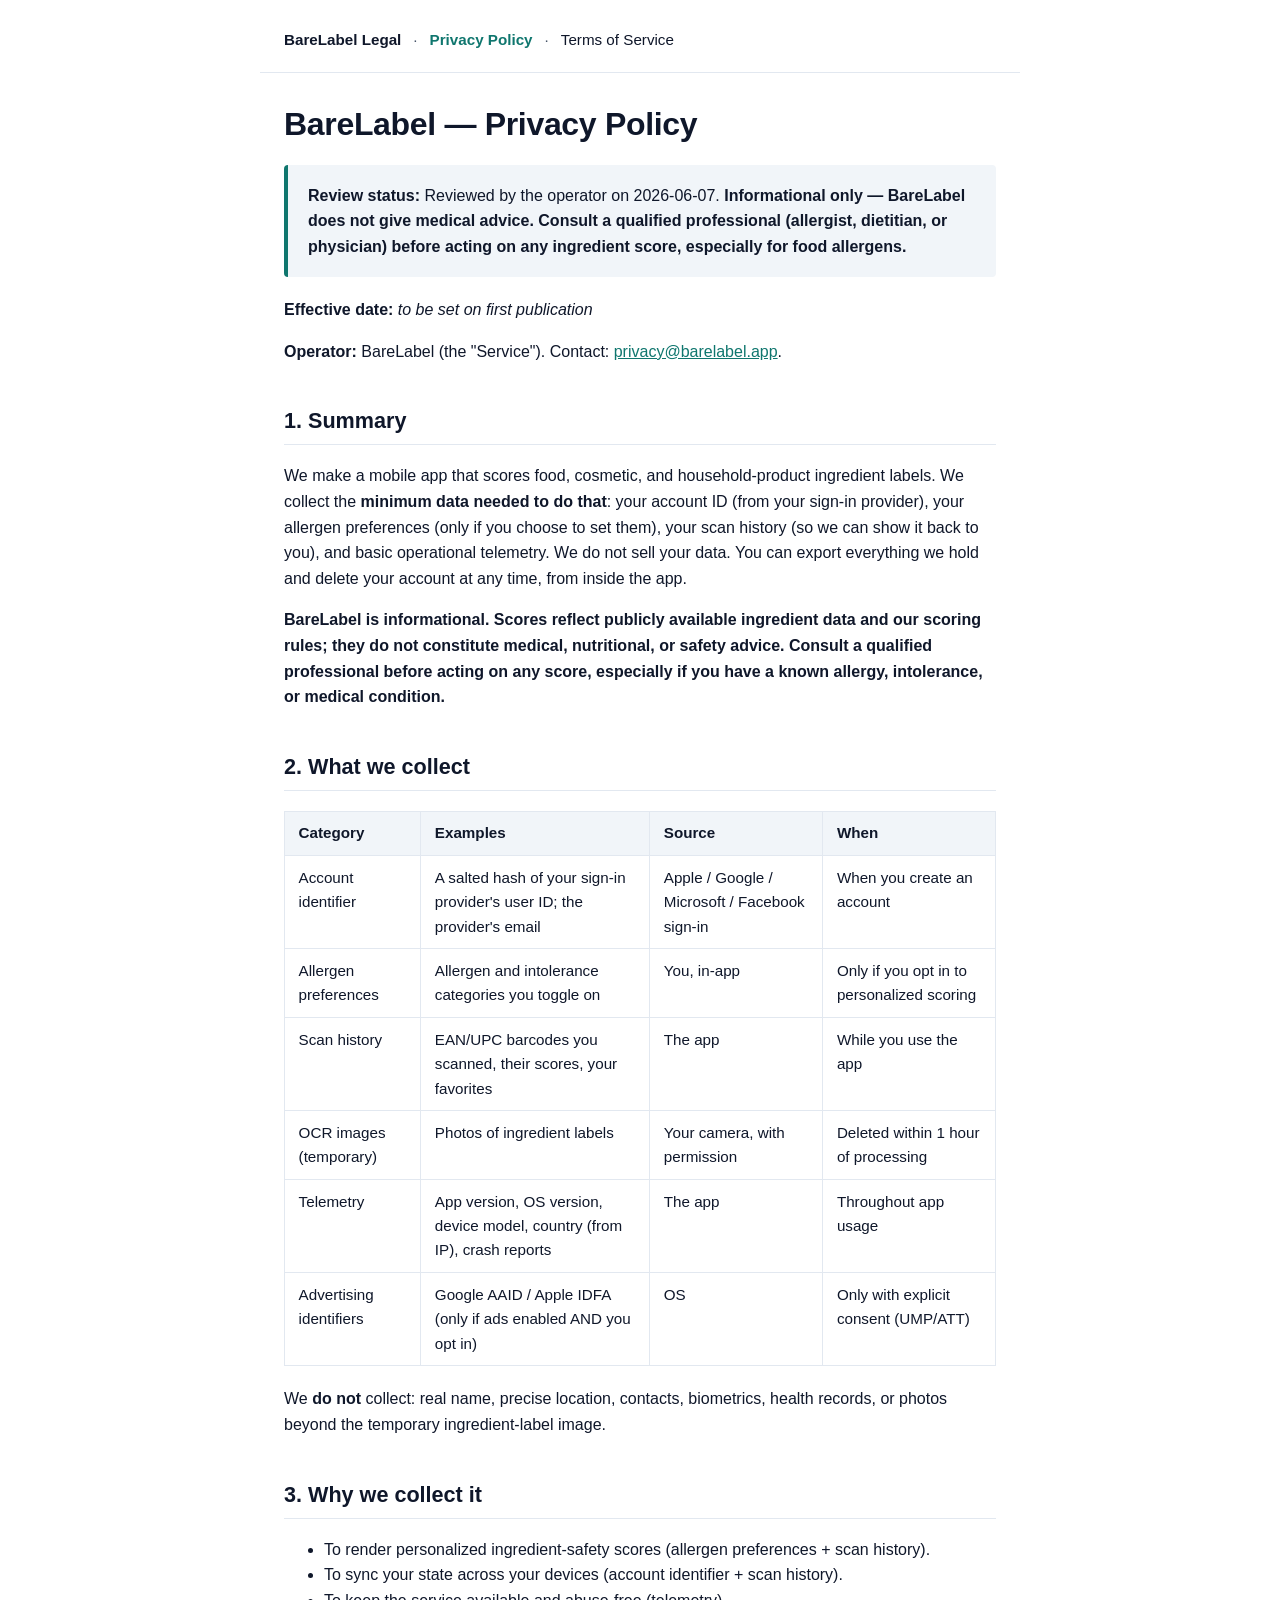
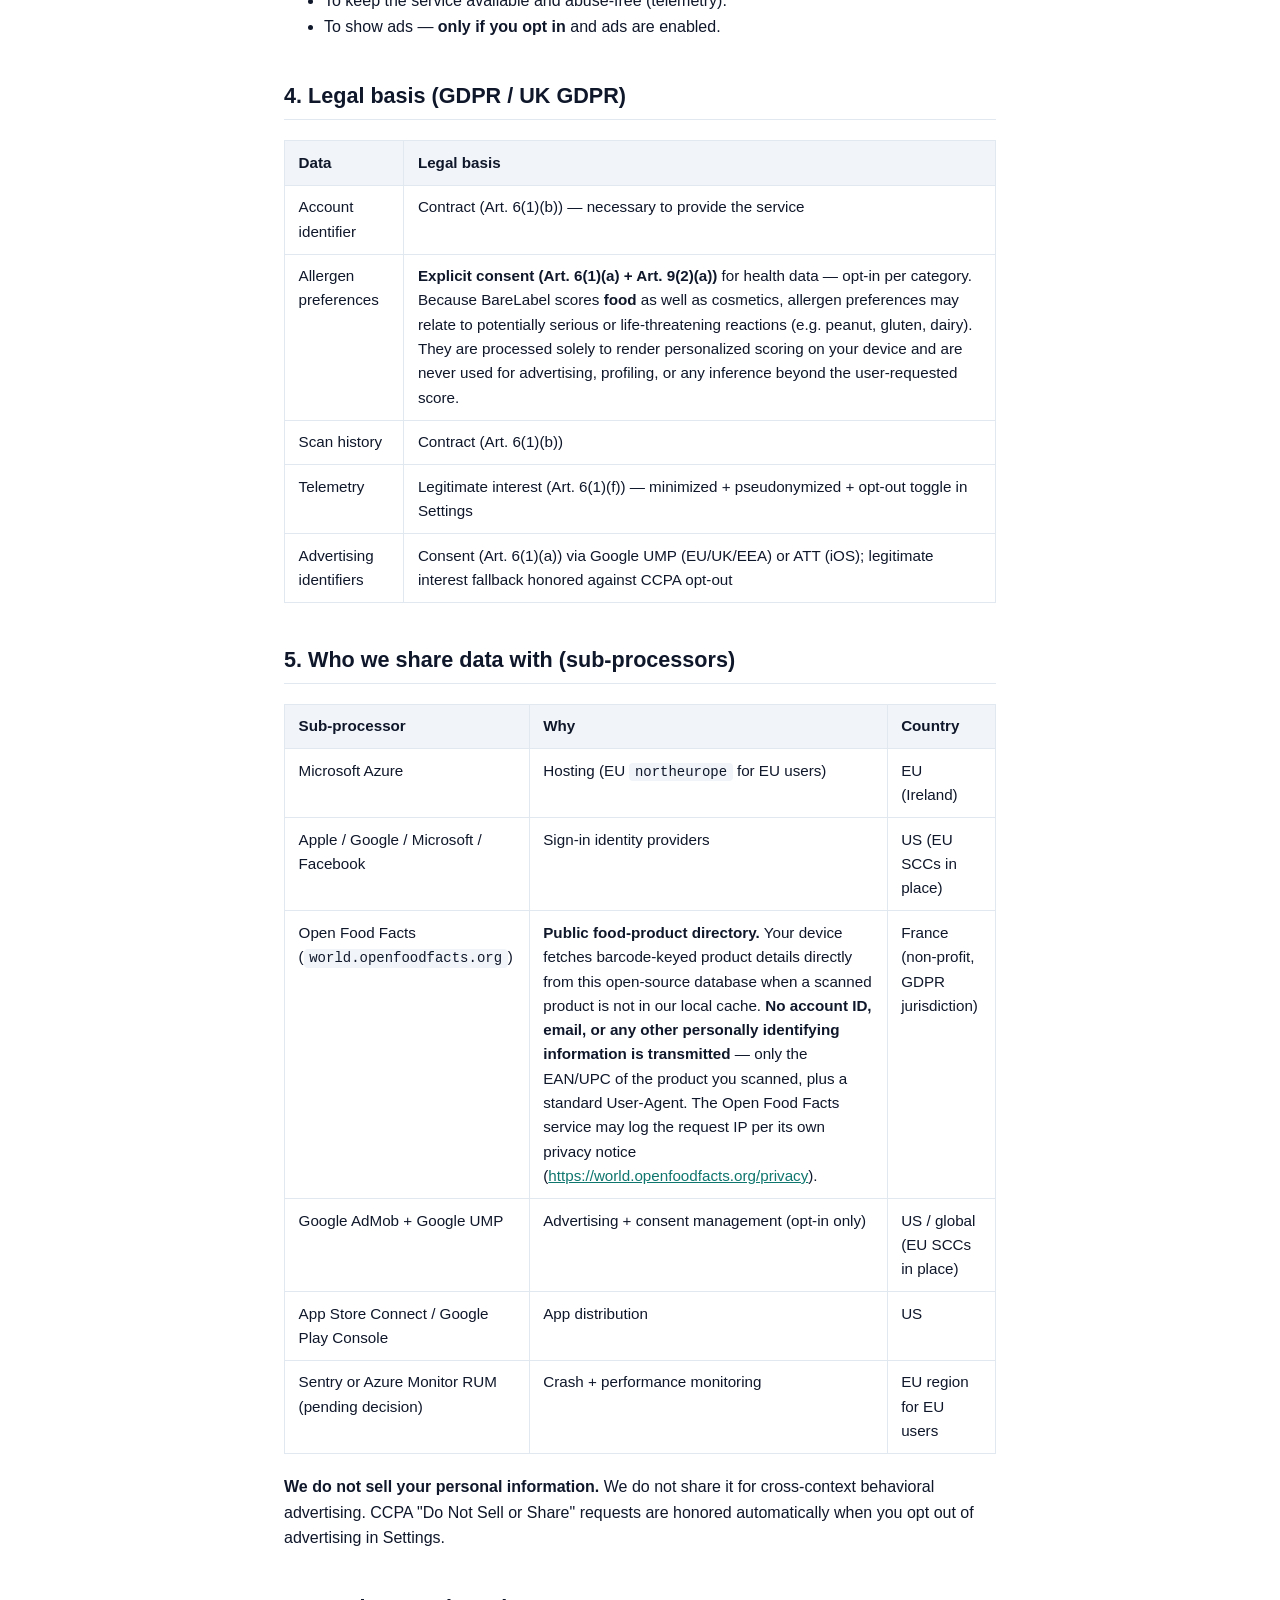
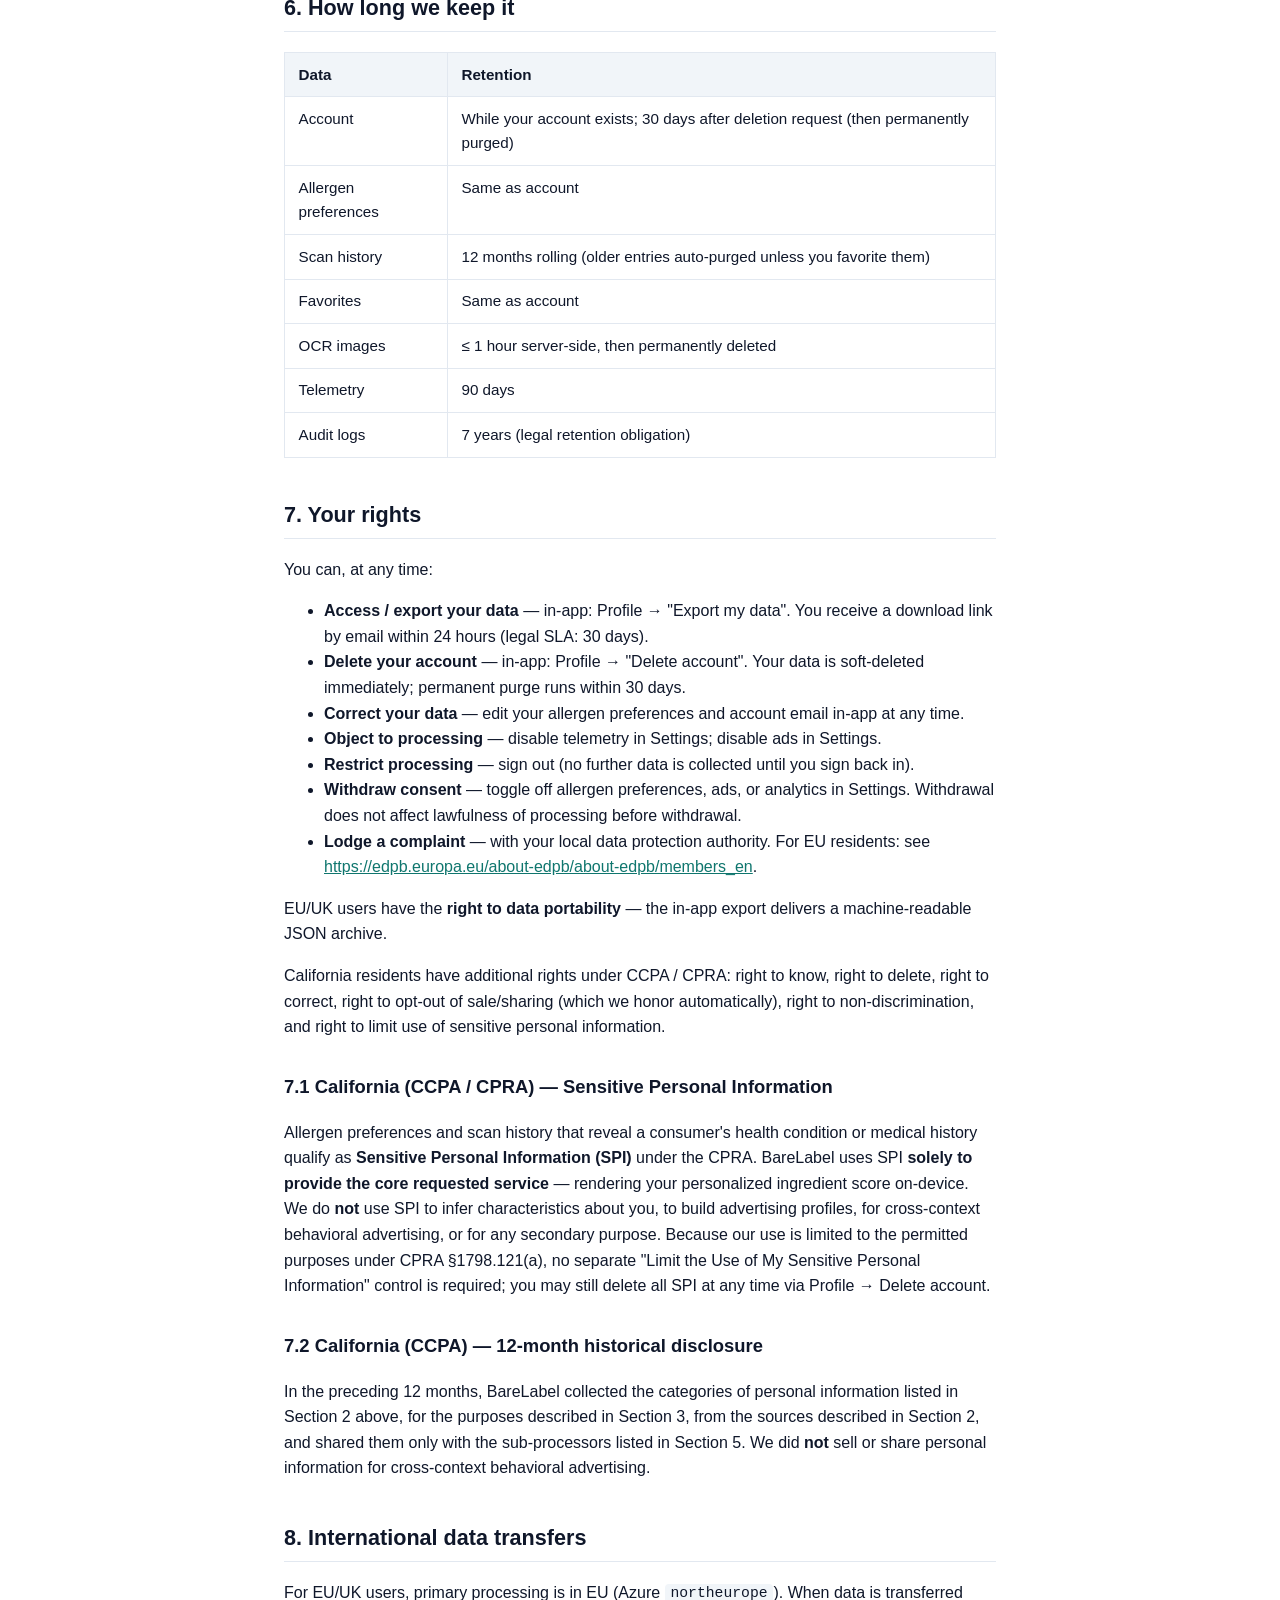
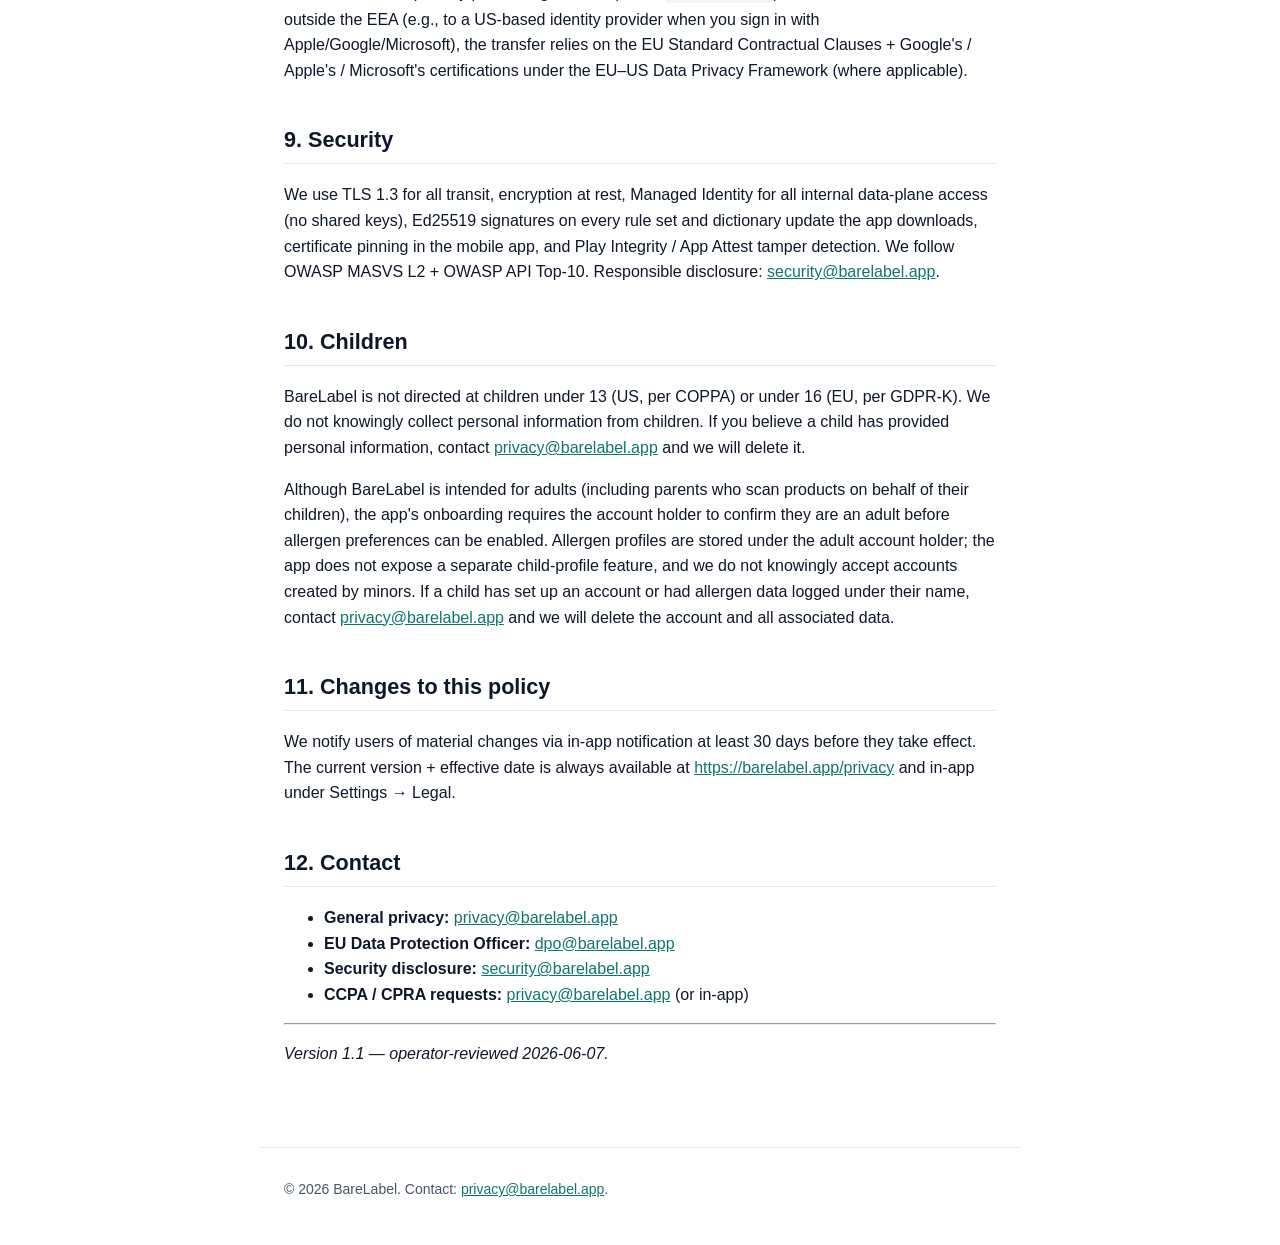
==== commit f6a71d72: "publish: 83c0875f27e608b10701d39a5f2010388aa24ccb" ====
--- a/privacy/index.html
+++ b/privacy/index.html
@@ -117,7 +117,7 @@
 <td>EU (Ireland)</td>
 </tr>
 <tr>
-<td>Apple / Google / Microsoft / Amazon</td>
+<td>Apple / Google / Microsoft / Facebook</td>
 <td>Sign-in identity providers</td>
 <td>US (EU SCCs in place)</td>
 </tr>
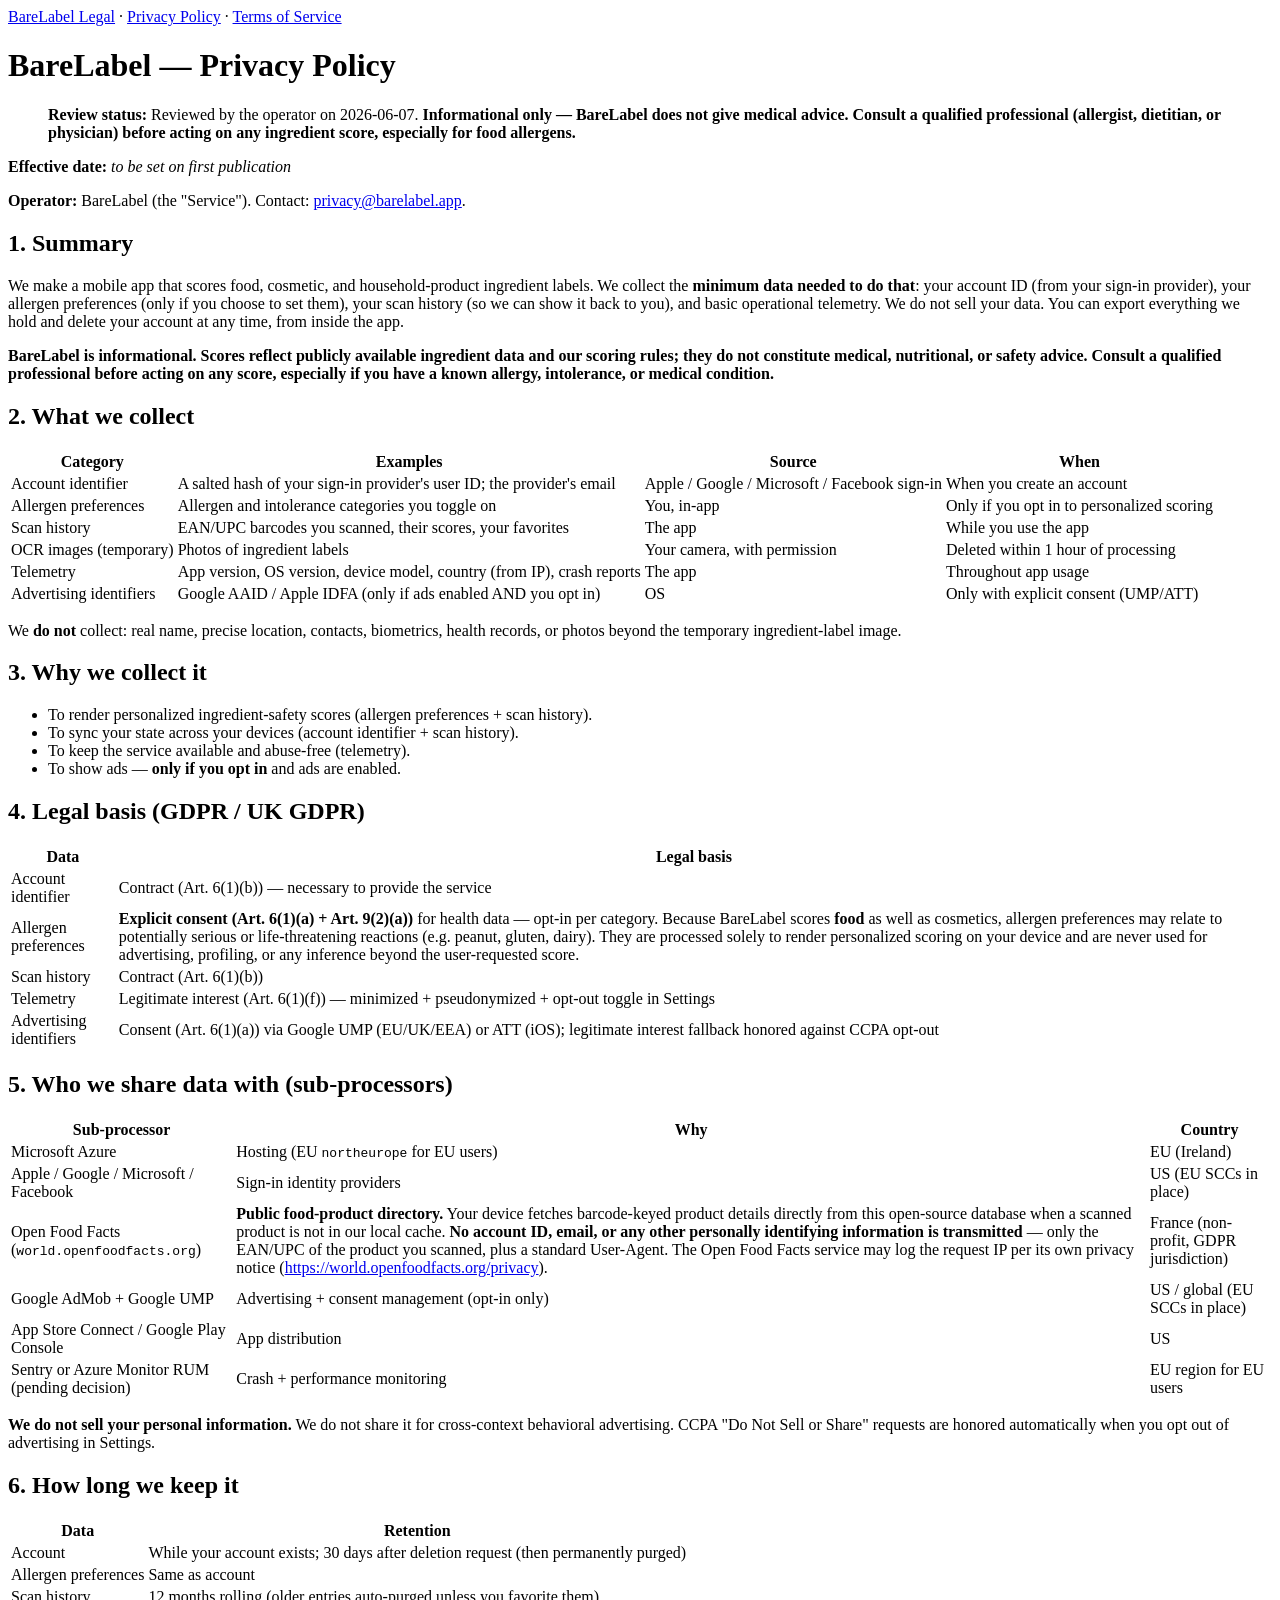
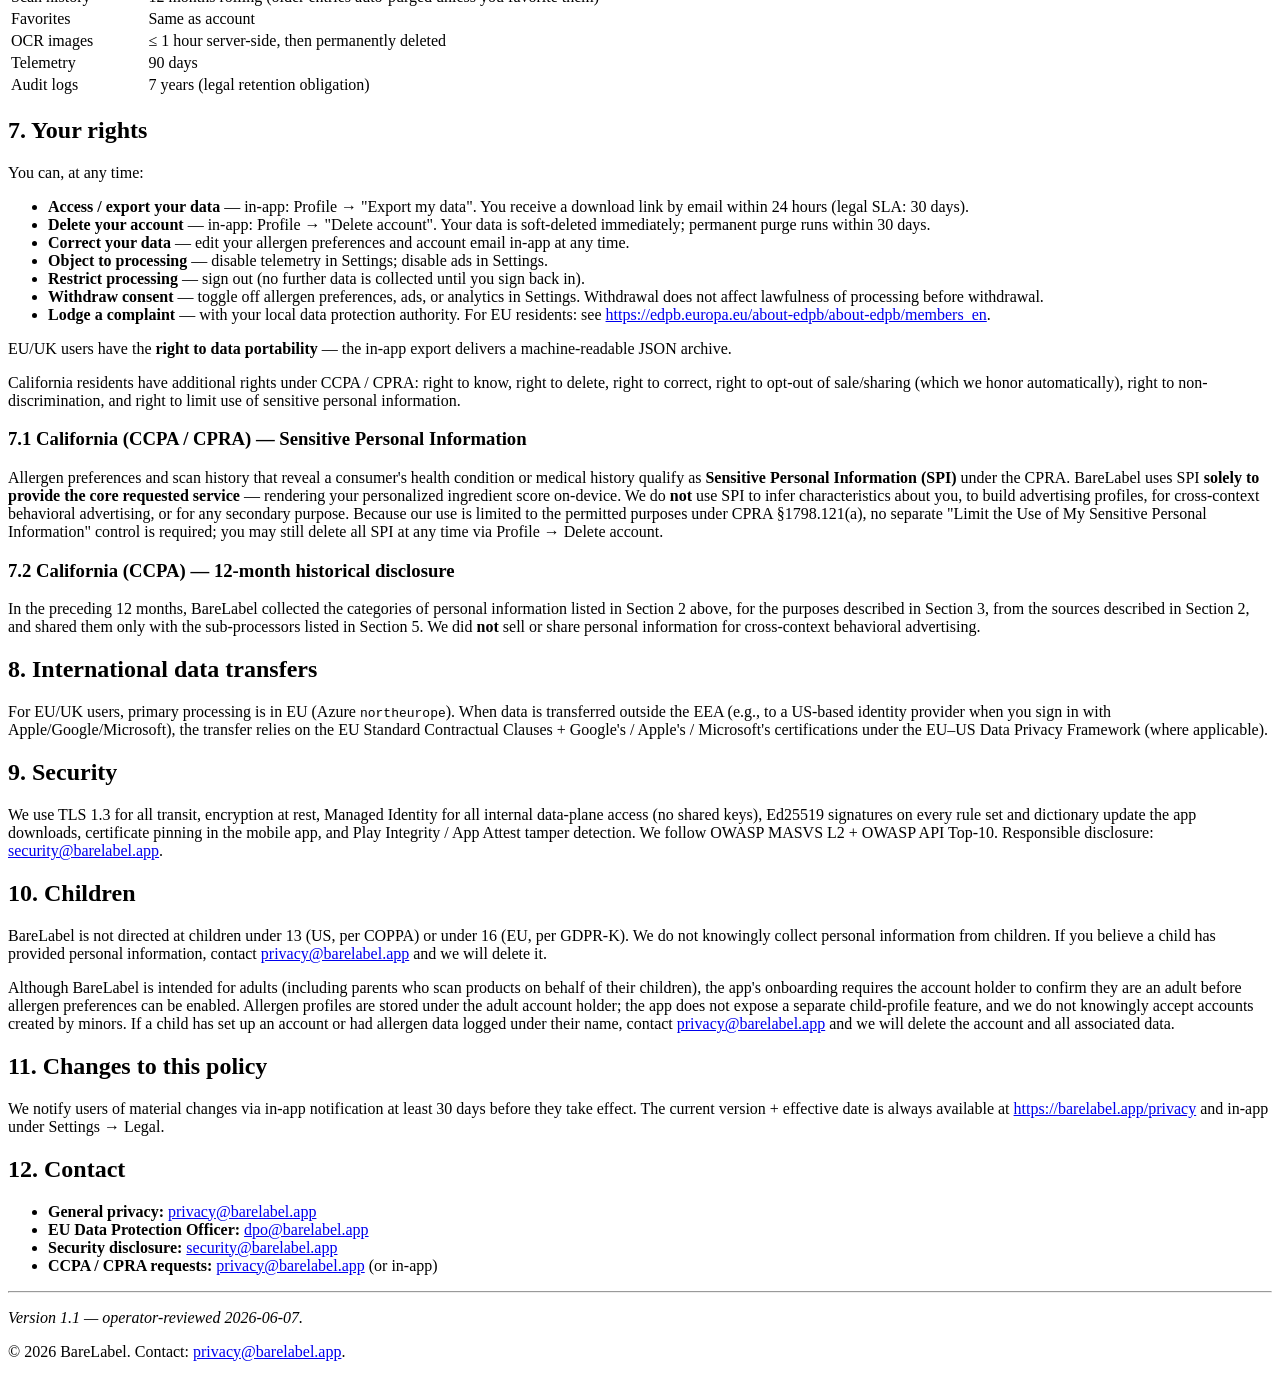
==== commit b4d8fa3f: "publish: de0a3d33de26615618786bb03b418658ea4bde1d" ====
--- a/privacy/index.html
+++ b/privacy/index.html
@@ -5,10 +5,10 @@
 <meta name="viewport" content="width=device-width, initial-scale=1">
 <meta name="robots" content="index, follow">
 <title>Privacy Policy — BareLabel</title>
-<link rel="stylesheet" href="/style.css">
+<link rel="stylesheet" href="/barelabel-public/style.css">
 </head>
 <body>
-<header><nav><a href="/">BareLabel Legal</a> · <a href="/privacy/" aria-current="page">Privacy Policy</a> · <a href="/terms/">Terms of Service</a></nav></header>
+<header><nav><a href="/barelabel-public/">BareLabel Legal</a> · <a href="/barelabel-public/privacy/" aria-current="page">Privacy Policy</a> · <a href="/barelabel-public/terms/">Terms of Service</a></nav></header>
 <main><h1>BareLabel — Privacy Policy</h1>
 <blockquote>
 <p><strong>Review status:</strong> Reviewed by the operator on 2026-06-07. <strong>Informational only — BareLabel does not give medical advice. Consult a qualified professional (allergist, dietitian, or physician) before acting on any ingredient score, especially for food allergens.</strong></p>
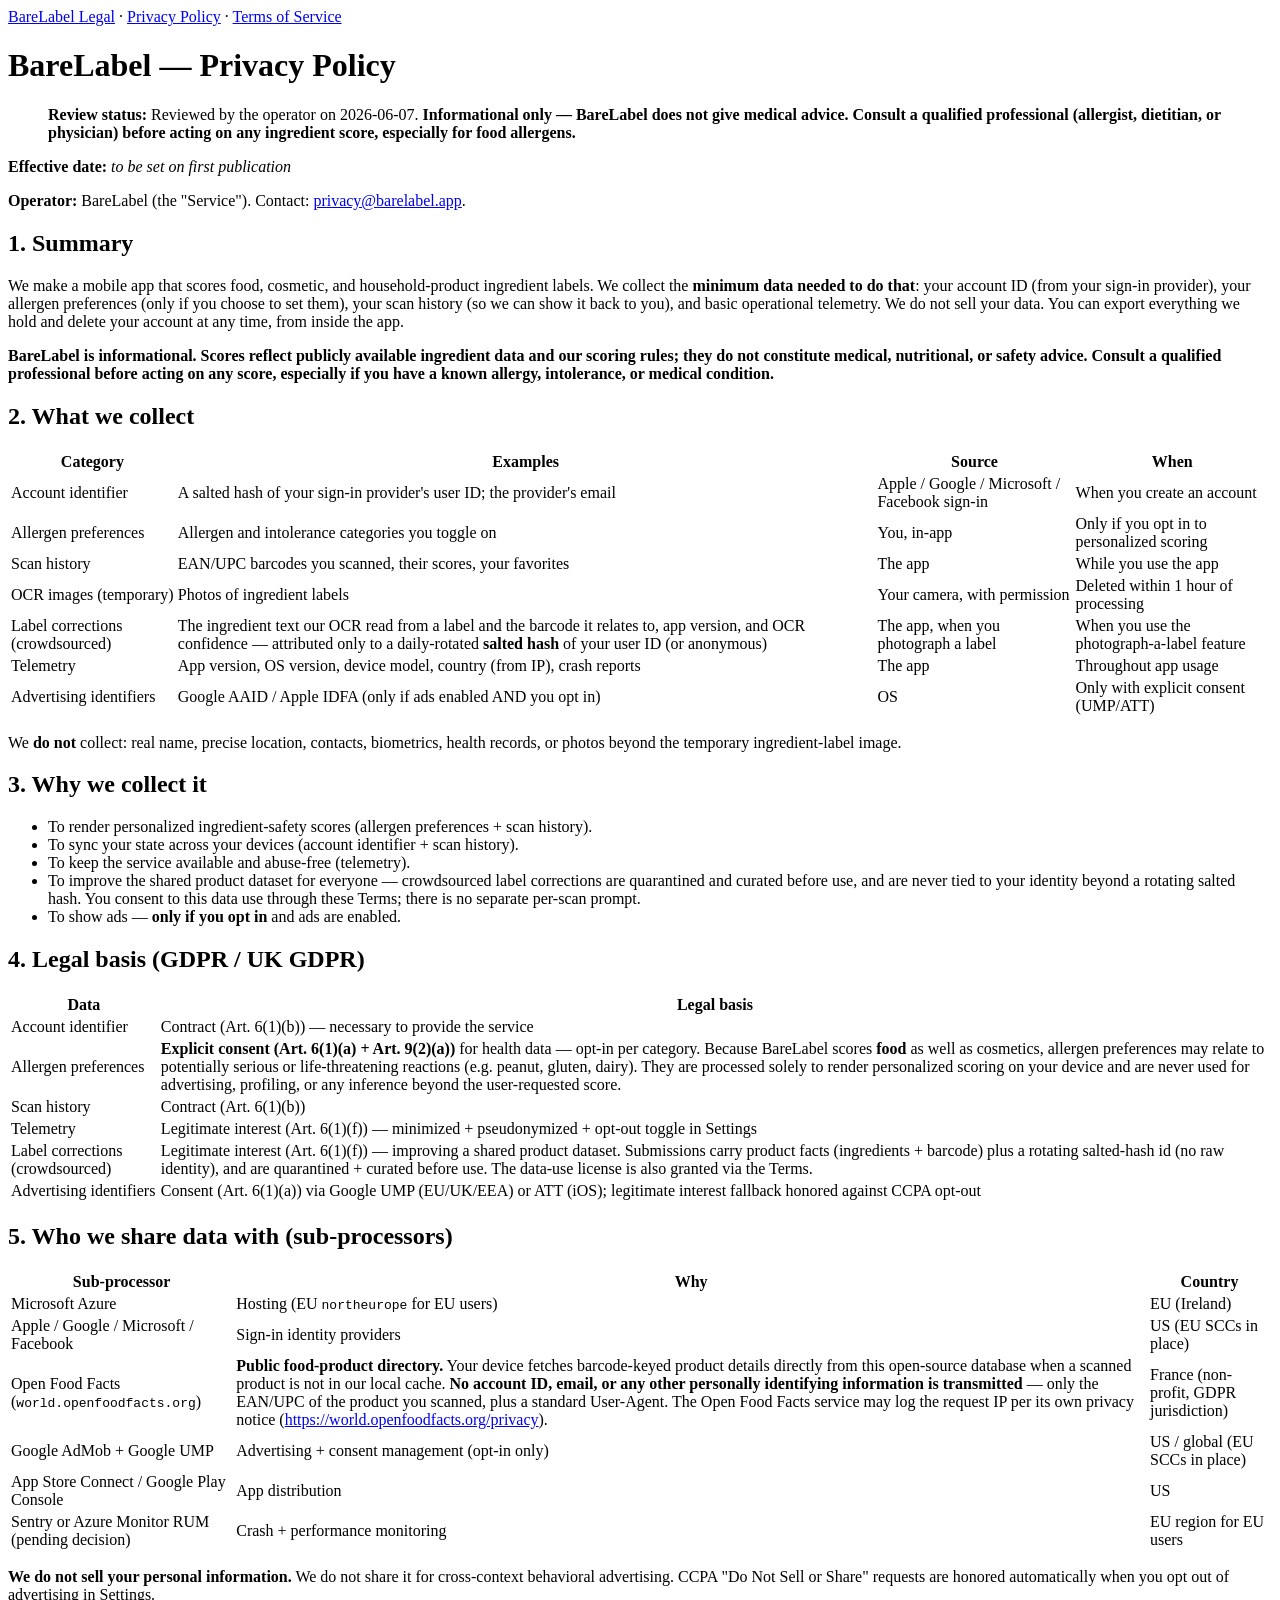
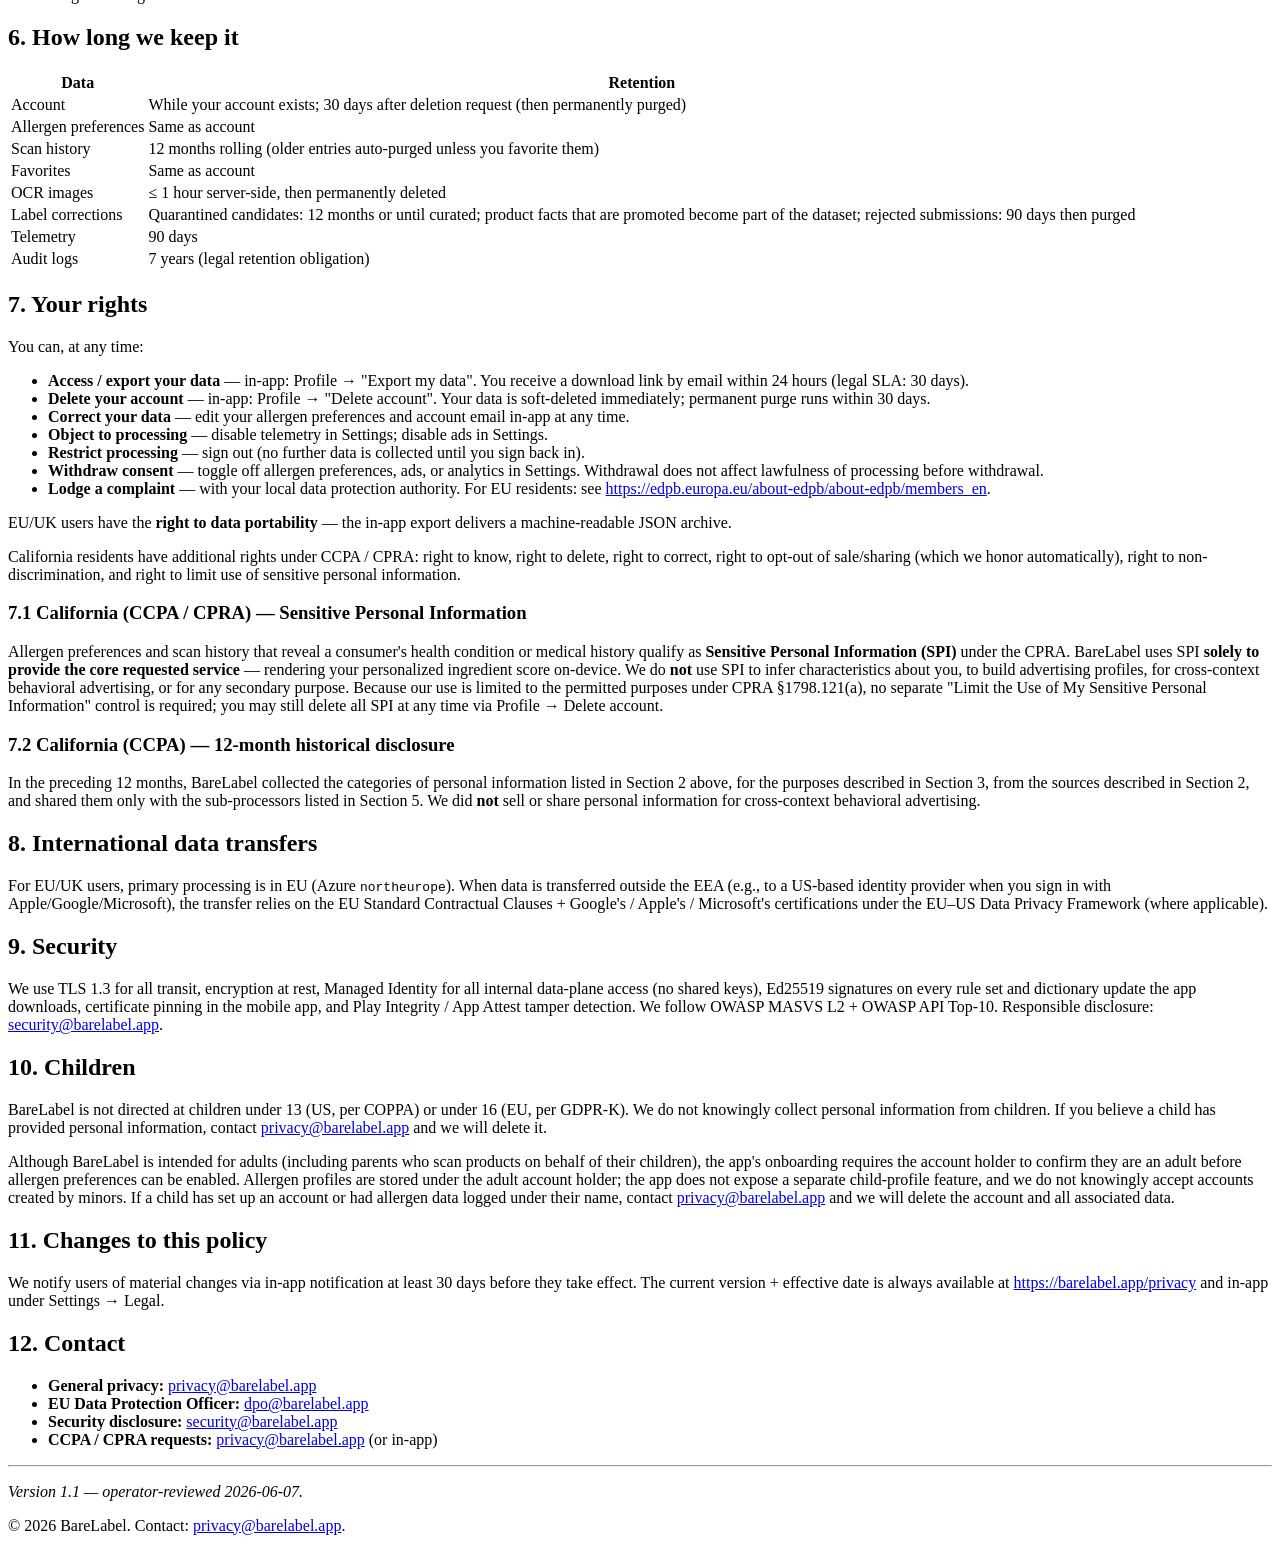
==== commit 0a44ac2c: "publish: 70a90a83c147fb050489e624c7ef27a0a6b54360" ====
--- a/privacy/index.html
+++ b/privacy/index.html
@@ -53,6 +53,12 @@
 <td>Deleted within 1 hour of processing</td>
 </tr>
 <tr>
+<td>Label corrections (crowdsourced)</td>
+<td>The ingredient text our OCR read from a label and the barcode it relates to, app version, and OCR confidence — attributed only to a daily-rotated <strong>salted hash</strong> of your user ID (or anonymous)</td>
+<td>The app, when you photograph a label</td>
+<td>When you use the photograph-a-label feature</td>
+</tr>
+<tr>
 <td>Telemetry</td>
 <td>App version, OS version, device model, country (from IP), crash reports</td>
 <td>The app</td>
@@ -71,6 +77,7 @@
 <li>To render personalized ingredient-safety scores (allergen preferences + scan history).</li>
 <li>To sync your state across your devices (account identifier + scan history).</li>
 <li>To keep the service available and abuse-free (telemetry).</li>
+<li>To improve the shared product dataset for everyone — crowdsourced label corrections are quarantined and curated before use, and are never tied to your identity beyond a rotating salted hash. You consent to this data use through these Terms; there is no separate per-scan prompt.</li>
 <li>To show ads — <strong>only if you opt in</strong> and ads are enabled.</li>
 </ul>
 <h2>4. Legal basis (GDPR / UK GDPR)</h2>
@@ -98,6 +105,10 @@
 <td>Legitimate interest (Art. 6(1)(f)) — minimized + pseudonymized + opt-out toggle in Settings</td>
 </tr>
 <tr>
+<td>Label corrections (crowdsourced)</td>
+<td>Legitimate interest (Art. 6(1)(f)) — improving a shared product dataset. Submissions carry product facts (ingredients + barcode) plus a rotating salted-hash id (no raw identity), and are quarantined + curated before use. The data-use license is also granted via the Terms.</td>
+</tr>
+<tr>
 <td>Advertising identifiers</td>
 <td>Consent (Art. 6(1)(a)) via Google UMP (EU/UK/EEA) or ATT (iOS); legitimate interest fallback honored against CCPA opt-out</td>
 </tr>
@@ -170,6 +181,10 @@
 <tr>
 <td>OCR images</td>
 <td>≤ 1 hour server-side, then permanently deleted</td>
+</tr>
+<tr>
+<td>Label corrections</td>
+<td>Quarantined candidates: 12 months or until curated; product facts that are promoted become part of the dataset; rejected submissions: 90 days then purged</td>
 </tr>
 <tr>
 <td>Telemetry</td>
